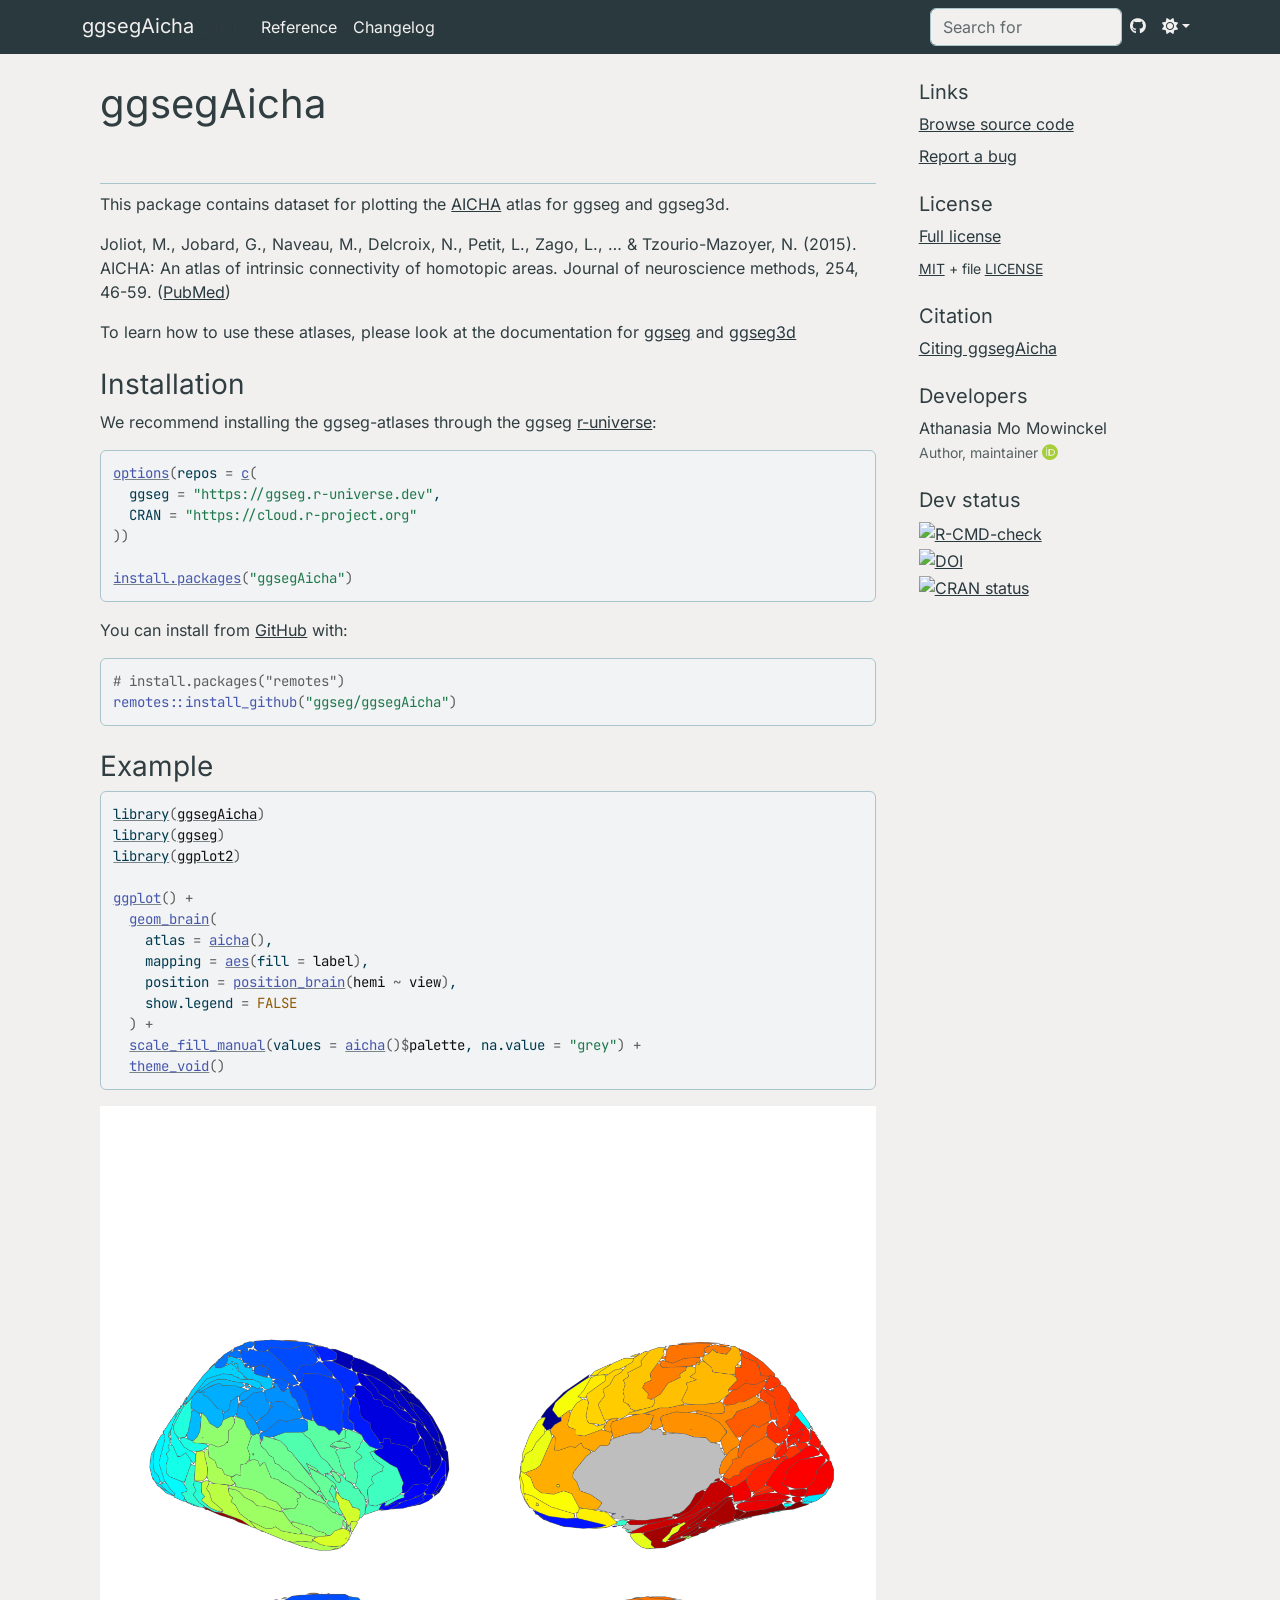
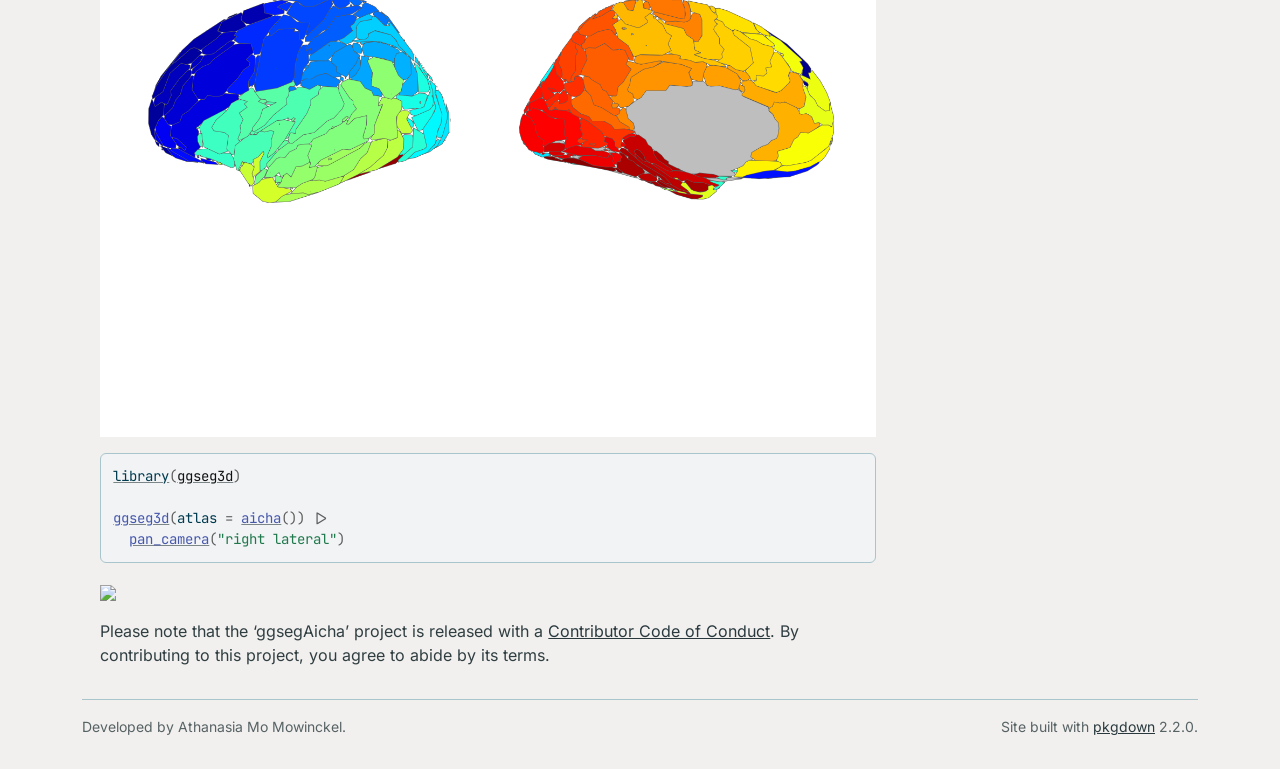
==== index.html @ 44d242ed "Deploying to gh-pages from @ ggsegverse/ggsegAicha@85f2862b0c09109162c7d022ce14ce70bb82748d 🚀" ====
<!DOCTYPE html>
<!-- Generated by pkgdown: do not edit by hand --><html lang="en">
<head>
<meta http-equiv="Content-Type" content="text/html; charset=UTF-8">
<meta charset="utf-8">
<meta http-equiv="X-UA-Compatible" content="IE=edge">
<meta name="viewport" content="width=device-width, initial-scale=1, shrink-to-fit=no">
<title>AICHA Atlas for the ggseg Ecosystem • ggsegAicha</title>
<!-- favicons --><link rel="icon" type="image/png" sizes="96x96" href="favicon-96x96.png">
<link rel="icon" type="”image/svg+xml”" href="favicon.svg">
<link rel="apple-touch-icon" sizes="180x180" href="apple-touch-icon.png">
<link rel="icon" sizes="any" href="favicon.ico">
<link rel="manifest" href="site.webmanifest">
<script src="lightswitch.js"></script><script src="deps/jquery-3.6.0/jquery-3.6.0.min.js"></script><meta name="viewport" content="width=device-width, initial-scale=1, shrink-to-fit=no">
<link href="deps/bootstrap-5.3.1/bootstrap.min.css" rel="stylesheet">
<script src="deps/bootstrap-5.3.1/bootstrap.bundle.min.js"></script><link href="deps/Inter-0.4.10/font.css" rel="stylesheet">
<link href="deps/JetBrains_Mono-0.4.10/font.css" rel="stylesheet">
<link href="deps/font-awesome-6.5.2/css/all.min.css" rel="stylesheet">
<link href="deps/font-awesome-6.5.2/css/v4-shims.min.css" rel="stylesheet">
<script src="deps/headroom-0.11.0/headroom.min.js"></script><script src="deps/headroom-0.11.0/jQuery.headroom.min.js"></script><script src="deps/bootstrap-toc-1.0.1/bootstrap-toc.min.js"></script><script src="deps/clipboard.js-2.0.11/clipboard.min.js"></script><script src="deps/search-1.0.0/autocomplete.jquery.min.js"></script><script src="deps/search-1.0.0/fuse.min.js"></script><script src="deps/search-1.0.0/mark.min.js"></script><!-- pkgdown --><script src="pkgdown.js"></script><meta property="og:title" content="AICHA Atlas for the ggseg Ecosystem">
<meta name="description" content="AICHA (Atlas of Intrinsic Connectivity of Homotopic Areas) atlas for the ggseg ecosystem. Provides a unified ggseg_atlas object with both 2D polygon geometry and 3D vertex indices, for use with ggseg and ggseg3d.">
<meta property="og:description" content="AICHA (Atlas of Intrinsic Connectivity of Homotopic Areas) atlas for the ggseg ecosystem. Provides a unified ggseg_atlas object with both 2D polygon geometry and 3D vertex indices, for use with ggseg and ggseg3d.">
<meta property="og:image" content="https://ggseg.github.io/ggsegAicha/logo.svg">
</head>
<body>
    <a href="#main" class="visually-hidden-focusable">Skip to contents</a>


    <nav class="navbar navbar-expand-lg fixed-top " aria-label="Site navigation"><div class="container">

    <a class="navbar-brand me-2" href="index.html">ggsegAicha</a>

    <small class="nav-text text-muted me-auto" data-bs-toggle="tooltip" data-bs-placement="bottom" title="">2.0.0</small>


    <button class="navbar-toggler" type="button" data-bs-toggle="collapse" data-bs-target="#navbar" aria-controls="navbar" aria-expanded="false" aria-label="Toggle navigation">
      <span class="navbar-toggler-icon"></span>
    </button>

    <div id="navbar" class="collapse navbar-collapse ms-3">
      <ul class="navbar-nav me-auto">
<li class="nav-item"><a class="nav-link" href="reference/index.html">Reference</a></li>
<li class="nav-item"><a class="nav-link" href="news/index.html">Changelog</a></li>
      </ul>
<ul class="navbar-nav">
<li class="nav-item"><form class="form-inline" role="search">
 <input class="form-control" type="search" name="search-input" id="search-input" autocomplete="off" aria-label="Search site" placeholder="Search for" data-search-index="search.json">
</form></li>
<li class="nav-item"><a class="external-link nav-link" href="https://github.com/ggseg/ggsegAicha" aria-label="GitHub"><span class="fa fa-github"></span></a></li>
<li class="nav-item dropdown">
  <button class="nav-link dropdown-toggle" type="button" id="dropdown-lightswitch" data-bs-toggle="dropdown" aria-expanded="false" aria-haspopup="true" aria-label="Light switch"><span class="fa fa-sun"></span></button>
  <ul class="dropdown-menu dropdown-menu-end" aria-labelledby="dropdown-lightswitch">
<li><button class="dropdown-item" data-bs-theme-value="light"><span class="fa fa-sun"></span> Light</button></li>
    <li><button class="dropdown-item" data-bs-theme-value="dark"><span class="fa fa-moon"></span> Dark</button></li>
    <li><button class="dropdown-item" data-bs-theme-value="auto"><span class="fa fa-adjust"></span> Auto</button></li>
  </ul>
</li>
      </ul>
</div>


  </div>
</nav><div class="container template-home">
<div class="row">
  <main id="main" class="col-md-9"><div class="section level1">
<div class="page-header">
<img src="logo.svg" class="logo" alt=""><h1 id="ggsegaicha-">ggsegAicha <a class="anchor" aria-label="anchor" href="#ggsegaicha-"></a>
</h1>
</div>
<!-- badges: start -->

<p>This package contains dataset for plotting the <a href="https://pubmed.ncbi.nlm.nih.gov/26213217/" class="external-link">AICHA</a> atlas for ggseg and ggseg3d.</p>
<p>Joliot, M., Jobard, G., Naveau, M., Delcroix, N., Petit, L., Zago, L., … &amp; Tzourio-Mazoyer, N. (2015). AICHA: An atlas of intrinsic connectivity of homotopic areas. Journal of neuroscience methods, 254, 46-59. (<a href="https://pubmed.ncbi.nlm.nih.gov/26213217/" class="external-link">PubMed</a>)</p>
<p>To learn how to use these atlases, please look at the documentation for <a href="https://ggseg.github.io/ggseg/" class="external-link">ggseg</a> and <a href="https://ggseg.github.io/ggseg3d" class="external-link">ggseg3d</a></p>
<div class="section level2">
<h2 id="installation">Installation<a class="anchor" aria-label="anchor" href="#installation"></a>
</h2>
<p>We recommend installing the ggseg-atlases through the ggseg <a href="https://ggseg.r-universe.dev/ui#builds" class="external-link">r-universe</a>:</p>
<div class="sourceCode" id="cb1"><pre class="downlit sourceCode r">
<code class="sourceCode R"><span><span class="fu"><a href="https://rdrr.io/r/base/options.html" class="external-link">options</a></span><span class="op">(</span>repos <span class="op">=</span> <span class="fu"><a href="https://rdrr.io/r/base/c.html" class="external-link">c</a></span><span class="op">(</span></span>
<span>  ggseg <span class="op">=</span> <span class="st">"https://ggseg.r-universe.dev"</span>,</span>
<span>  CRAN <span class="op">=</span> <span class="st">"https://cloud.r-project.org"</span></span>
<span><span class="op">)</span><span class="op">)</span></span>
<span></span>
<span><span class="fu"><a href="https://rdrr.io/r/utils/install.packages.html" class="external-link">install.packages</a></span><span class="op">(</span><span class="st">"ggsegAicha"</span><span class="op">)</span></span></code></pre></div>
<p>You can install from <a href="https://github.com/" class="external-link">GitHub</a> with:</p>
<div class="sourceCode" id="cb2"><pre class="downlit sourceCode r">
<code class="sourceCode R"><span><span class="co"># install.packages("remotes")</span></span>
<span><span class="fu">remotes</span><span class="fu">::</span><span class="fu">install_github</span><span class="op">(</span><span class="st">"ggseg/ggsegAicha"</span><span class="op">)</span></span></code></pre></div>
</div>
<div class="section level2">
<h2 id="example">Example<a class="anchor" aria-label="anchor" href="#example"></a>
</h2>
<div class="sourceCode" id="cb3"><pre class="downlit sourceCode r">
<code class="sourceCode R"><span><span class="kw"><a href="https://rdrr.io/r/base/library.html" class="external-link">library</a></span><span class="op">(</span><span class="va"><a href="https://github.com/ggsegverse/ggsegAicha" class="external-link">ggsegAicha</a></span><span class="op">)</span></span>
<span><span class="kw"><a href="https://rdrr.io/r/base/library.html" class="external-link">library</a></span><span class="op">(</span><span class="va"><a href="https://ggsegverse.github.io/ggseg/" class="external-link">ggseg</a></span><span class="op">)</span></span>
<span><span class="kw"><a href="https://rdrr.io/r/base/library.html" class="external-link">library</a></span><span class="op">(</span><span class="va"><a href="https://ggplot2.tidyverse.org" class="external-link">ggplot2</a></span><span class="op">)</span></span>
<span></span>
<span><span class="fu"><a href="https://ggplot2.tidyverse.org/reference/ggplot.html" class="external-link">ggplot</a></span><span class="op">(</span><span class="op">)</span> <span class="op">+</span></span>
<span>  <span class="fu"><a href="https://ggsegverse.github.io/ggseg/reference/ggbrain.html" class="external-link">geom_brain</a></span><span class="op">(</span></span>
<span>    atlas <span class="op">=</span> <span class="fu"><a href="reference/aicha.html">aicha</a></span><span class="op">(</span><span class="op">)</span>,</span>
<span>    mapping <span class="op">=</span> <span class="fu"><a href="https://ggplot2.tidyverse.org/reference/aes.html" class="external-link">aes</a></span><span class="op">(</span>fill <span class="op">=</span> <span class="va">label</span><span class="op">)</span>,</span>
<span>    position <span class="op">=</span> <span class="fu"><a href="https://ggsegverse.github.io/ggseg/reference/position_brain.html" class="external-link">position_brain</a></span><span class="op">(</span><span class="va">hemi</span> <span class="op">~</span> <span class="va">view</span><span class="op">)</span>,</span>
<span>    show.legend <span class="op">=</span> <span class="cn">FALSE</span></span>
<span>  <span class="op">)</span> <span class="op">+</span></span>
<span>  <span class="fu"><a href="https://ggplot2.tidyverse.org/reference/scale_manual.html" class="external-link">scale_fill_manual</a></span><span class="op">(</span>values <span class="op">=</span> <span class="fu"><a href="reference/aicha.html">aicha</a></span><span class="op">(</span><span class="op">)</span><span class="op">$</span><span class="va">palette</span>, na.value <span class="op">=</span> <span class="st">"grey"</span><span class="op">)</span> <span class="op">+</span></span>
<span>  <span class="fu"><a href="https://ggplot2.tidyverse.org/reference/ggtheme.html" class="external-link">theme_void</a></span><span class="op">(</span><span class="op">)</span></span></code></pre></div>
<p><img src="reference/figures/README-2d-plot-1.png" style="width:100.0%"></p>
<div class="sourceCode" id="cb4"><pre class="downlit sourceCode r">
<code class="sourceCode R"><span><span class="kw"><a href="https://rdrr.io/r/base/library.html" class="external-link">library</a></span><span class="op">(</span><span class="va"><a href="https://github.com/ggsegverse/ggseg3d" class="external-link">ggseg3d</a></span><span class="op">)</span></span>
<span></span>
<span><span class="fu"><a href="https://lcbc-uio.github.io/ggseg3d//reference/ggseg3d.html" class="external-link">ggseg3d</a></span><span class="op">(</span>atlas <span class="op">=</span> <span class="fu"><a href="reference/aicha.html">aicha</a></span><span class="op">(</span><span class="op">)</span><span class="op">)</span> <span class="op">|&gt;</span></span>
<span>  <span class="fu"><a href="https://lcbc-uio.github.io/ggseg3d//reference/pan_camera.html" class="external-link">pan_camera</a></span><span class="op">(</span><span class="st">"right lateral"</span><span class="op">)</span></span></code></pre></div>
<p><img src="reference/figures/README-3d-plot.png" style="width:100.0%"></p>
<p>Please note that the ‘ggsegAicha’ project is released with a <a href="CODE_OF_CONDUCT.html">Contributor Code of Conduct</a>. By contributing to this project, you agree to abide by its terms.</p>
</div>
</div>
  </main><aside class="col-md-3"><div class="links">
<h2 data-toc-skip>Links</h2>
<ul class="list-unstyled">
<li><a href="https://github.com/ggsegverse/ggsegAicha/" class="external-link">Browse source code</a></li>
<li><a href="https://github.com/ggsegverse/ggsegAicha/issues" class="external-link">Report a bug</a></li>
</ul>
</div>

<div class="license">
<h2 data-toc-skip>License</h2>
<ul class="list-unstyled">
<li><a href="LICENSE.html">Full license</a></li>
<li><small><a href="https://opensource.org/licenses/mit-license.php" class="external-link">MIT</a> + file <a href="LICENSE-text.html">LICENSE</a></small></li>
</ul>
</div>


<div class="citation">
<h2 data-toc-skip>Citation</h2>
<ul class="list-unstyled">
<li><a href="authors.html#citation">Citing ggsegAicha</a></li>
</ul>
</div>

<div class="developers">
<h2 data-toc-skip>Developers</h2>
<ul class="list-unstyled">
<li>Athanasia Mo Mowinckel <br><small class="roles"> Author, maintainer </small> <a href="https://orcid.org/0000-0002-5756-0223" target="orcid.widget" aria-label="ORCID" class="external-link"><span class="fab fa-orcid orcid" aria-hidden="true"></span></a>  </li>
</ul>
</div>

<div class="dev-status">
<h2 data-toc-skip>Dev status</h2>
<ul class="list-unstyled">
<li><a href="https://github.com/ggseg/ggsegAicha/actions" class="external-link"><img src="https://github.com/ggseg/ggsegAicha/workflows/R-CMD-check/badge.svg" alt="R-CMD-check"></a></li>
<li><a href="https://zenodo.org/badge/latestdoi/417476540" class="external-link"><img src="https://zenodo.org/badge/417476540.svg" alt="DOI"></a></li>
<li><a href="https://CRAN.R-project.org/package=ggsegAicha" class="external-link"><img src="https://www.r-pkg.org/badges/version/ggsegAicha.png" alt="CRAN status"></a></li>
</ul>
</div>

  </aside>
</div>


    <footer><div class="pkgdown-footer-left">
  <p>Developed by Athanasia Mo Mowinckel.</p>
</div>

<div class="pkgdown-footer-right">
  <p>Site built with <a href="https://pkgdown.r-lib.org/" class="external-link">pkgdown</a> 2.2.0.</p>
</div>

    </footer>
</div>





  </body>
</html>
---- deps/Inter-0.4.10/font.css ----
/* cyrillic-ext */
@font-face {
  font-family: 'Inter';
  font-style: normal;
  font-weight: 400;
  font-display: swap;
  src: url(UcCO3FwrK3iLTeHuS_nVMrMxCp50SjIw2boKoduKmMEVuLyfAZJhiI2B.woff2) format('woff2');
  unicode-range: U+0460-052F, U+1C80-1C8A, U+20B4, U+2DE0-2DFF, U+A640-A69F, U+FE2E-FE2F;
}
/* cyrillic */
@font-face {
  font-family: 'Inter';
  font-style: normal;
  font-weight: 400;
  font-display: swap;
  src: url(UcCO3FwrK3iLTeHuS_nVMrMxCp50SjIw2boKoduKmMEVuLyfAZthiI2B.woff2) format('woff2');
  unicode-range: U+0301, U+0400-045F, U+0490-0491, U+04B0-04B1, U+2116;
}
/* greek-ext */
@font-face {
  font-family: 'Inter';
  font-style: normal;
  font-weight: 400;
  font-display: swap;
  src: url(UcCO3FwrK3iLTeHuS_nVMrMxCp50SjIw2boKoduKmMEVuLyfAZNhiI2B.woff2) format('woff2');
  unicode-range: U+1F00-1FFF;
}
/* greek */
@font-face {
  font-family: 'Inter';
  font-style: normal;
  font-weight: 400;
  font-display: swap;
  src: url(UcCO3FwrK3iLTeHuS_nVMrMxCp50SjIw2boKoduKmMEVuLyfAZxhiI2B.woff2) format('woff2');
  unicode-range: U+0370-0377, U+037A-037F, U+0384-038A, U+038C, U+038E-03A1, U+03A3-03FF;
}
/* vietnamese */
@font-face {
  font-family: 'Inter';
  font-style: normal;
  font-weight: 400;
  font-display: swap;
  src: url(UcCO3FwrK3iLTeHuS_nVMrMxCp50SjIw2boKoduKmMEVuLyfAZBhiI2B.woff2) format('woff2');
  unicode-range: U+0102-0103, U+0110-0111, U+0128-0129, U+0168-0169, U+01A0-01A1, U+01AF-01B0, U+0300-0301, U+0303-0304, U+0308-0309, U+0323, U+0329, U+1EA0-1EF9, U+20AB;
}
/* latin-ext */
@font-face {
  font-family: 'Inter';
  font-style: normal;
  font-weight: 400;
  font-display: swap;
  src: url(UcCO3FwrK3iLTeHuS_nVMrMxCp50SjIw2boKoduKmMEVuLyfAZFhiI2B.woff2) format('woff2');
  unicode-range: U+0100-02BA, U+02BD-02C5, U+02C7-02CC, U+02CE-02D7, U+02DD-02FF, U+0304, U+0308, U+0329, U+1D00-1DBF, U+1E00-1E9F, U+1EF2-1EFF, U+2020, U+20A0-20AB, U+20AD-20C0, U+2113, U+2C60-2C7F, U+A720-A7FF;
}
/* latin */
@font-face {
  font-family: 'Inter';
  font-style: normal;
  font-weight: 400;
  font-display: swap;
  src: url(UcCO3FwrK3iLTeHuS_nVMrMxCp50SjIw2boKoduKmMEVuLyfAZ9hiA.woff2) format('woff2');
  unicode-range: U+0000-00FF, U+0131, U+0152-0153, U+02BB-02BC, U+02C6, U+02DA, U+02DC, U+0304, U+0308, U+0329, U+2000-206F, U+20AC, U+2122, U+2191, U+2193, U+2212, U+2215, U+FEFF, U+FFFD;
}
---- deps/JetBrains_Mono-0.4.10/font.css ----
/* cyrillic-ext */
@font-face {
  font-family: 'JetBrains Mono';
  font-style: normal;
  font-weight: 400;
  font-display: swap;
  src: url(tDbY2o-flEEny0FZhsfKu5WU4zr3E_BX0PnT8RD8yKxTN1OVgaY.woff2) format('woff2');
  unicode-range: U+0460-052F, U+1C80-1C8A, U+20B4, U+2DE0-2DFF, U+A640-A69F, U+FE2E-FE2F;
}
/* cyrillic */
@font-face {
  font-family: 'JetBrains Mono';
  font-style: normal;
  font-weight: 400;
  font-display: swap;
  src: url(tDbY2o-flEEny0FZhsfKu5WU4zr3E_BX0PnT8RD8yKxTPlOVgaY.woff2) format('woff2');
  unicode-range: U+0301, U+0400-045F, U+0490-0491, U+04B0-04B1, U+2116;
}
/* greek */
@font-face {
  font-family: 'JetBrains Mono';
  font-style: normal;
  font-weight: 400;
  font-display: swap;
  src: url(tDbY2o-flEEny0FZhsfKu5WU4zr3E_BX0PnT8RD8yKxTOVOVgaY.woff2) format('woff2');
  unicode-range: U+0370-0377, U+037A-037F, U+0384-038A, U+038C, U+038E-03A1, U+03A3-03FF;
}
/* vietnamese */
@font-face {
  font-family: 'JetBrains Mono';
  font-style: normal;
  font-weight: 400;
  font-display: swap;
  src: url(tDbY2o-flEEny0FZhsfKu5WU4zr3E_BX0PnT8RD8yKxTNVOVgaY.woff2) format('woff2');
  unicode-range: U+0102-0103, U+0110-0111, U+0128-0129, U+0168-0169, U+01A0-01A1, U+01AF-01B0, U+0300-0301, U+0303-0304, U+0308-0309, U+0323, U+0329, U+1EA0-1EF9, U+20AB;
}
/* latin-ext */
@font-face {
  font-family: 'JetBrains Mono';
  font-style: normal;
  font-weight: 400;
  font-display: swap;
  src: url(tDbY2o-flEEny0FZhsfKu5WU4zr3E_BX0PnT8RD8yKxTNFOVgaY.woff2) format('woff2');
  unicode-range: U+0100-02BA, U+02BD-02C5, U+02C7-02CC, U+02CE-02D7, U+02DD-02FF, U+0304, U+0308, U+0329, U+1D00-1DBF, U+1E00-1E9F, U+1EF2-1EFF, U+2020, U+20A0-20AB, U+20AD-20C0, U+2113, U+2C60-2C7F, U+A720-A7FF;
}
/* latin */
@font-face {
  font-family: 'JetBrains Mono';
  font-style: normal;
  font-weight: 400;
  font-display: swap;
  src: url(tDbY2o-flEEny0FZhsfKu5WU4zr3E_BX0PnT8RD8yKxTOlOV.woff2) format('woff2');
  unicode-range: U+0000-00FF, U+0131, U+0152-0153, U+02BB-02BC, U+02C6, U+02DA, U+02DC, U+0304, U+0308, U+0329, U+2000-206F, U+20AC, U+2122, U+2191, U+2193, U+2212, U+2215, U+FEFF, U+FFFD;
}
---- deps/font-awesome-6.5.2/css/v4-shims.min.css ----
/*!
 * Font Awesome Free 6.5.2 by @fontawesome - https://fontawesome.com
 * License - https://fontawesome.com/license/free (Icons: CC BY 4.0, Fonts: SIL OFL 1.1, Code: MIT License)
 * Copyright 2024 Fonticons, Inc.
 */
.fa.fa-glass:before{content:"\f000"}.fa.fa-envelope-o{font-family:"Font Awesome 6 Free";font-weight:400}.fa.fa-envelope-o:before{content:"\f0e0"}.fa.fa-star-o{font-family:"Font Awesome 6 Free";font-weight:400}.fa.fa-star-o:before{content:"\f005"}.fa.fa-close:before,.fa.fa-remove:before{content:"\f00d"}.fa.fa-gear:before{content:"\f013"}.fa.fa-trash-o{font-family:"Font Awesome 6 Free";font-weight:400}.fa.fa-trash-o:before{content:"\f2ed"}.fa.fa-home:before{content:"\f015"}.fa.fa-file-o{font-family:"Font Awesome 6 Free";font-weight:400}.fa.fa-file-o:before{content:"\f15b"}.fa.fa-clock-o{font-family:"Font Awesome 6 Free";font-weight:400}.fa.fa-clock-o:before{content:"\f017"}.fa.fa-arrow-circle-o-down{font-family:"Font Awesome 6 Free";font-weight:400}.fa.fa-arrow-circle-o-down:before{content:"\f358"}.fa.fa-arrow-circle-o-up{font-family:"Font Awesome 6 Free";font-weight:400}.fa.fa-arrow-circle-o-up:before{content:"\f35b"}.fa.fa-play-circle-o{font-family:"Font Awesome 6 Free";font-weight:400}.fa.fa-play-circle-o:before{content:"\f144"}.fa.fa-repeat:before,.fa.fa-rotate-right:before{content:"\f01e"}.fa.fa-refresh:before{content:"\f021"}.fa.fa-list-alt{font-family:"Font Awesome 6 Free";font-weight:400}.fa.fa-list-alt:before{content:"\f022"}.fa.fa-dedent:before{content:"\f03b"}.fa.fa-video-camera:before{content:"\f03d"}.fa.fa-picture-o{font-family:"Font Awesome 6 Free";font-weight:400}.fa.fa-picture-o:before{content:"\f03e"}.fa.fa-photo{font-family:"Font Awesome 6 Free";font-weight:400}.fa.fa-photo:before{content:"\f03e"}.fa.fa-image{font-family:"Font Awesome 6 Free";font-weight:400}.fa.fa-image:before{content:"\f03e"}.fa.fa-map-marker:before{content:"\f3c5"}.fa.fa-pencil-square-o{font-family:"Font Awesome 6 Free";font-weight:400}.fa.fa-pencil-square-o:before{content:"\f044"}.fa.fa-edit{font-family:"Font Awesome 6 Free";font-weight:400}.fa.fa-edit:before{content:"\f044"}.fa.fa-share-square-o:before{content:"\f14d"}.fa.fa-check-square-o{font-family:"Font Awesome 6 Free";font-weight:400}.fa.fa-check-square-o:before{content:"\f14a"}.fa.fa-arrows:before{content:"\f0b2"}.fa.fa-times-circle-o{font-family:"Font Awesome 6 Free";font-weight:400}.fa.fa-times-circle-o:before{content:"\f057"}.fa.fa-check-circle-o{font-family:"Font Awesome 6 Free";font-weight:400}.fa.fa-check-circle-o:before{content:"\f058"}.fa.fa-mail-forward:before{content:"\f064"}.fa.fa-expand:before{content:"\f424"}.fa.fa-compress:before{content:"\f422"}.fa.fa-eye,.fa.fa-eye-slash{font-family:"Font Awesome 6 Free";font-weight:400}.fa.fa-warning:before{content:"\f071"}.fa.fa-calendar:before{content:"\f073"}.fa.fa-arrows-v:before{content:"\f338"}.fa.fa-arrows-h:before{content:"\f337"}.fa.fa-bar-chart-o:before,.fa.fa-bar-chart:before{content:"\e0e3"}.fa.fa-twitter-square{font-family:"Font Awesome 6 Brands";font-weight:400}.fa.fa-twitter-square:before{content:"\f081"}.fa.fa-facebook-square{font-family:"Font Awesome 6 Brands";font-weight:400}.fa.fa-facebook-square:before{content:"\f082"}.fa.fa-gears:before{content:"\f085"}.fa.fa-thumbs-o-up{font-family:"Font Awesome 6 Free";font-weight:400}.fa.fa-thumbs-o-up:before{content:"\f164"}.fa.fa-thumbs-o-down{font-family:"Font Awesome 6 Free";font-weight:400}.fa.fa-thumbs-o-down:before{content:"\f165"}.fa.fa-heart-o{font-family:"Font Awesome 6 Free";font-weight:400}.fa.fa-heart-o:before{content:"\f004"}.fa.fa-sign-out:before{content:"\f2f5"}.fa.fa-linkedin-square{font-family:"Font Awesome 6 Brands";font-weight:400}.fa.fa-linkedin-square:before{content:"\f08c"}.fa.fa-thumb-tack:before{content:"\f08d"}.fa.fa-external-link:before{content:"\f35d"}.fa.fa-sign-in:before{content:"\f2f6"}.fa.fa-github-square{font-family:"Font Awesome 6 Brands";font-weight:400}.fa.fa-github-square:before{content:"\f092"}.fa.fa-lemon-o{font-family:"Font Awesome 6 Free";font-weight:400}.fa.fa-lemon-o:before{content:"\f094"}.fa.fa-square-o{font-family:"Font Awesome 6 Free";font-weight:400}.fa.fa-square-o:before{content:"\f0c8"}.fa.fa-bookmark-o{font-family:"Font Awesome 6 Free";font-weight:400}.fa.fa-bookmark-o:before{content:"\f02e"}.fa.fa-facebook,.fa.fa-twitter{font-family:"Font Awesome 6 Brands";font-weight:400}.fa.fa-facebook:before{content:"\f39e"}.fa.fa-facebook-f{font-family:"Font Awesome 6 Brands";font-weight:400}.fa.fa-facebook-f:before{content:"\f39e"}.fa.fa-github{font-family:"Font Awesome 6 Brands";font-weight:400}.fa.fa-credit-card{font-family:"Font Awesome 6 Free";font-weight:400}.fa.fa-feed:before{content:"\f09e"}.fa.fa-hdd-o{font-family:"Font Awesome 6 Free";font-weight:400}.fa.fa-hdd-o:before{content:"\f0a0"}.fa.fa-hand-o-right{font-family:"Font Awesome 6 Free";font-weight:400}.fa.fa-hand-o-right:before{content:"\f0a4"}.fa.fa-hand-o-left{font-family:"Font Awesome 6 Free";font-weight:400}.fa.fa-hand-o-left:before{content:"\f0a5"}.fa.fa-hand-o-up{font-family:"Font Awesome 6 Free";font-weight:400}.fa.fa-hand-o-up:before{content:"\f0a6"}.fa.fa-hand-o-down{font-family:"Font Awesome 6 Free";font-weight:400}.fa.fa-hand-o-down:before{content:"\f0a7"}.fa.fa-globe:before{content:"\f57d"}.fa.fa-tasks:before{content:"\f828"}.fa.fa-arrows-alt:before{content:"\f31e"}.fa.fa-group:before{content:"\f0c0"}.fa.fa-chain:before{content:"\f0c1"}.fa.fa-cut:before{content:"\f0c4"}.fa.fa-files-o{font-family:"Font Awesome 6 Free";font-weight:400}.fa.fa-files-o:before{content:"\f0c5"}.fa.fa-floppy-o{font-family:"Font Awesome 6 Free";font-weight:400}.fa.fa-floppy-o:before{content:"\f0c7"}.fa.fa-save{font-family:"Font Awesome 6 Free";font-weight:400}.fa.fa-save:before{content:"\f0c7"}.fa.fa-navicon:before,.fa.fa-reorder:before{content:"\f0c9"}.fa.fa-magic:before{content:"\e2ca"}.fa.fa-pinterest,.fa.fa-pinterest-square{font-family:"Font Awesome 6 Brands";font-weight:400}.fa.fa-pinterest-square:before{content:"\f0d3"}.fa.fa-google-plus-square{font-family:"Font Awesome 6 Brands";font-weight:400}.fa.fa-google-plus-square:before{content:"\f0d4"}.fa.fa-google-plus{font-family:"Font Awesome 6 Brands";font-weight:400}.fa.fa-google-plus:before{content:"\f0d5"}.fa.fa-money:before{content:"\f3d1"}.fa.fa-unsorted:before{content:"\f0dc"}.fa.fa-sort-desc:before{content:"\f0dd"}.fa.fa-sort-asc:before{content:"\f0de"}.fa.fa-linkedin{font-family:"Font Awesome 6 Brands";font-weight:400}.fa.fa-linkedin:before{content:"\f0e1"}.fa.fa-rotate-left:before{content:"\f0e2"}.fa.fa-legal:before{content:"\f0e3"}.fa.fa-dashboard:before,.fa.fa-tachometer:before{content:"\f625"}.fa.fa-comment-o{font-family:"Font Awesome 6 Free";font-weight:400}.fa.fa-comment-o:before{content:"\f075"}.fa.fa-comments-o{font-family:"Font Awesome 6 Free";font-weight:400}.fa.fa-comments-o:before{content:"\f086"}.fa.fa-flash:before{content:"\f0e7"}.fa.fa-clipboard:before{content:"\f0ea"}.fa.fa-lightbulb-o{font-family:"Font Awesome 6 Free";font-weight:400}.fa.fa-lightbulb-o:before{content:"\f0eb"}.fa.fa-exchange:before{content:"\f362"}.fa.fa-cloud-download:before{content:"\f0ed"}.fa.fa-cloud-upload:before{content:"\f0ee"}.fa.fa-bell-o{font-family:"Font Awesome 6 Free";font-weight:400}.fa.fa-bell-o:before{content:"\f0f3"}.fa.fa-cutlery:before{content:"\f2e7"}.fa.fa-file-text-o{font-family:"Font Awesome 6 Free";font-weight:400}.fa.fa-file-text-o:before{content:"\f15c"}.fa.fa-building-o{font-family:"Font Awesome 6 Free";font-weight:400}.fa.fa-building-o:before{content:"\f1ad"}.fa.fa-hospital-o{font-family:"Font Awesome 6 Free";font-weight:400}.fa.fa-hospital-o:before{content:"\f0f8"}.fa.fa-tablet:before{content:"\f3fa"}.fa.fa-mobile-phone:before,.fa.fa-mobile:before{content:"\f3cd"}.fa.fa-circle-o{font-family:"Font Awesome 6 Free";font-weight:400}.fa.fa-circle-o:before{content:"\f111"}.fa.fa-mail-reply:before{content:"\f3e5"}.fa.fa-github-alt{font-family:"Font Awesome 6 Brands";font-weight:400}.fa.fa-folder-o{font-family:"Font Awesome 6 Free";font-weight:400}.fa.fa-folder-o:before{content:"\f07b"}.fa.fa-folder-open-o{font-family:"Font Awesome 6 Free";font-weight:400}.fa.fa-folder-open-o:before{content:"\f07c"}.fa.fa-smile-o{font-family:"Font Awesome 6 Free";font-weight:400}.fa.fa-smile-o:before{content:"\f118"}.fa.fa-frown-o{font-family:"Font Awesome 6 Free";font-weight:400}.fa.fa-frown-o:before{content:"\f119"}.fa.fa-meh-o{font-family:"Font Awesome 6 Free";font-weight:400}.fa.fa-meh-o:before{content:"\f11a"}.fa.fa-keyboard-o{font-family:"Font Awesome 6 Free";font-weight:400}.fa.fa-keyboard-o:before{content:"\f11c"}.fa.fa-flag-o{font-family:"Font Awesome 6 Free";font-weight:400}.fa.fa-flag-o:before{content:"\f024"}.fa.fa-mail-reply-all:before{content:"\f122"}.fa.fa-star-half-o{font-family:"Font Awesome 6 Free";font-weight:400}.fa.fa-star-half-o:before{content:"\f5c0"}.fa.fa-star-half-empty{font-family:"Font Awesome 6 Free";font-weight:400}.fa.fa-star-half-empty:before{content:"\f5c0"}.fa.fa-star-half-full{font-family:"Font Awesome 6 Free";font-weight:400}.fa.fa-star-half-full:before{content:"\f5c0"}.fa.fa-code-fork:before{content:"\f126"}.fa.fa-chain-broken:before,.fa.fa-unlink:before{content:"\f127"}.fa.fa-calendar-o{font-family:"Font Awesome 6 Free";font-weight:400}.fa.fa-calendar-o:before{content:"\f133"}.fa.fa-css3,.fa.fa-html5,.fa.fa-maxcdn{font-family:"Font Awesome 6 Brands";font-weight:400}.fa.fa-unlock-alt:before{content:"\f09c"}.fa.fa-minus-square-o{font-family:"Font Awesome 6 Free";font-weight:400}.fa.fa-minus-square-o:before{content:"\f146"}.fa.fa-level-up:before{content:"\f3bf"}.fa.fa-level-down:before{content:"\f3be"}.fa.fa-pencil-square:before{content:"\f14b"}.fa.fa-external-link-square:before{content:"\f360"}.fa.fa-compass{font-family:"Font Awesome 6 Free";font-weight:400}.fa.fa-caret-square-o-down{font-family:"Font Awesome 6 Free";font-weight:400}.fa.fa-caret-square-o-down:before{content:"\f150"}.fa.fa-toggle-down{font-family:"Font Awesome 6 Free";font-weight:400}.fa.fa-toggle-down:before{content:"\f150"}.fa.fa-caret-square-o-up{font-family:"Font Awesome 6 Free";font-weight:400}.fa.fa-caret-square-o-up:before{content:"\f151"}.fa.fa-toggle-up{font-family:"Font Awesome 6 Free";font-weight:400}.fa.fa-toggle-up:before{content:"\f151"}.fa.fa-caret-square-o-right{font-family:"Font Awesome 6 Free";font-weight:400}.fa.fa-caret-square-o-right:before{content:"\f152"}.fa.fa-toggle-right{font-family:"Font Awesome 6 Free";font-weight:400}.fa.fa-toggle-right:before{content:"\f152"}.fa.fa-eur:before,.fa.fa-euro:before{content:"\f153"}.fa.fa-gbp:before{content:"\f154"}.fa.fa-dollar:before,.fa.fa-usd:before{content:"\24"}.fa.fa-inr:before,.fa.fa-rupee:before{content:"\e1bc"}.fa.fa-cny:before,.fa.fa-jpy:before,.fa.fa-rmb:before,.fa.fa-yen:before{content:"\f157"}.fa.fa-rouble:before,.fa.fa-rub:before,.fa.fa-ruble:before{content:"\f158"}.fa.fa-krw:before,.fa.fa-won:before{content:"\f159"}.fa.fa-bitcoin,.fa.fa-btc{font-family:"Font Awesome 6 Brands";font-weight:400}.fa.fa-bitcoin:before{content:"\f15a"}.fa.fa-file-text:before{content:"\f15c"}.fa.fa-sort-alpha-asc:before{content:"\f15d"}.fa.fa-sort-alpha-desc:before{content:"\f881"}.fa.fa-sort-amount-asc:before{content:"\f884"}.fa.fa-sort-amount-desc:before{content:"\f160"}.fa.fa-sort-numeric-asc:before{content:"\f162"}.fa.fa-sort-numeric-desc:before{content:"\f886"}.fa.fa-youtube-square{font-family:"Font Awesome 6 Brands";font-weight:400}.fa.fa-youtube-square:before{content:"\f431"}.fa.fa-xing,.fa.fa-xing-square,.fa.fa-youtube{font-family:"Font Awesome 6 Brands";font-weight:400}.fa.fa-xing-square:before{content:"\f169"}.fa.fa-youtube-play{font-family:"Font Awesome 6 Brands";font-weight:400}.fa.fa-youtube-play:before{content:"\f167"}.fa.fa-adn,.fa.fa-bitbucket,.fa.fa-bitbucket-square,.fa.fa-dropbox,.fa.fa-flickr,.fa.fa-instagram,.fa.fa-stack-overflow{font-family:"Font Awesome 6 Brands";font-weight:400}.fa.fa-bitbucket-square:before{content:"\f171"}.fa.fa-tumblr,.fa.fa-tumblr-square{font-family:"Font Awesome 6 Brands";font-weight:400}.fa.fa-tumblr-square:before{content:"\f174"}.fa.fa-long-arrow-down:before{content:"\f309"}.fa.fa-long-arrow-up:before{content:"\f30c"}.fa.fa-long-arrow-left:before{content:"\f30a"}.fa.fa-long-arrow-right:before{content:"\f30b"}.fa.fa-android,.fa.fa-apple,.fa.fa-dribbble,.fa.fa-foursquare,.fa.fa-gittip,.fa.fa-gratipay,.fa.fa-linux,.fa.fa-skype,.fa.fa-trello,.fa.fa-windows{font-family:"Font Awesome 6 Brands";font-weight:400}.fa.fa-gittip:before{content:"\f184"}.fa.fa-sun-o{font-family:"Font Awesome 6 Free";font-weight:400}.fa.fa-sun-o:before{content:"\f185"}.fa.fa-moon-o{font-family:"Font Awesome 6 Free";font-weight:400}.fa.fa-moon-o:before{content:"\f186"}.fa.fa-pagelines,.fa.fa-renren,.fa.fa-stack-exchange,.fa.fa-vk,.fa.fa-weibo{font-family:"Font Awesome 6 Brands";font-weight:400}.fa.fa-arrow-circle-o-right{font-family:"Font Awesome 6 Free";font-weight:400}.fa.fa-arrow-circle-o-right:before{content:"\f35a"}.fa.fa-arrow-circle-o-left{font-family:"Font Awesome 6 Free";font-weight:400}.fa.fa-arrow-circle-o-left:before{content:"\f359"}.fa.fa-caret-square-o-left{font-family:"Font Awesome 6 Free";font-weight:400}.fa.fa-caret-square-o-left:before{content:"\f191"}.fa.fa-toggle-left{font-family:"Font Awesome 6 Free";font-weight:400}.fa.fa-toggle-left:before{content:"\f191"}.fa.fa-dot-circle-o{font-family:"Font Awesome 6 Free";font-weight:400}.fa.fa-dot-circle-o:before{content:"\f192"}.fa.fa-vimeo-square{font-family:"Font Awesome 6 Brands";font-weight:400}.fa.fa-vimeo-square:before{content:"\f194"}.fa.fa-try:before,.fa.fa-turkish-lira:before{content:"\e2bb"}.fa.fa-plus-square-o{font-family:"Font Awesome 6 Free";font-weight:400}.fa.fa-plus-square-o:before{content:"\f0fe"}.fa.fa-openid,.fa.fa-slack,.fa.fa-wordpress{font-family:"Font Awesome 6 Brands";font-weight:400}.fa.fa-bank:before,.fa.fa-institution:before{content:"\f19c"}.fa.fa-mortar-board:before{content:"\f19d"}.fa.fa-google,.fa.fa-reddit,.fa.fa-reddit-square,.fa.fa-yahoo{font-family:"Font Awesome 6 Brands";font-weight:400}.fa.fa-reddit-square:before{content:"\f1a2"}.fa.fa-behance,.fa.fa-behance-square,.fa.fa-delicious,.fa.fa-digg,.fa.fa-drupal,.fa.fa-joomla,.fa.fa-pied-piper-alt,.fa.fa-pied-piper-pp,.fa.fa-stumbleupon,.fa.fa-stumbleupon-circle{font-family:"Font Awesome 6 Brands";font-weight:400}.fa.fa-behance-square:before{content:"\f1b5"}.fa.fa-steam,.fa.fa-steam-square{font-family:"Font Awesome 6 Brands";font-weight:400}.fa.fa-steam-square:before{content:"\f1b7"}.fa.fa-automobile:before{content:"\f1b9"}.fa.fa-cab:before{content:"\f1ba"}.fa.fa-deviantart,.fa.fa-soundcloud,.fa.fa-spotify{font-family:"Font Awesome 6 Brands";font-weight:400}.fa.fa-file-pdf-o{font-family:"Font Awesome 6 Free";font-weight:400}.fa.fa-file-pdf-o:before{content:"\f1c1"}.fa.fa-file-word-o{font-family:"Font Awesome 6 Free";font-weight:400}.fa.fa-file-word-o:before{content:"\f1c2"}.fa.fa-file-excel-o{font-family:"Font Awesome 6 Free";font-weight:400}.fa.fa-file-excel-o:before{content:"\f1c3"}.fa.fa-file-powerpoint-o{font-family:"Font Awesome 6 Free";font-weight:400}.fa.fa-file-powerpoint-o:before{content:"\f1c4"}.fa.fa-file-image-o{font-family:"Font Awesome 6 Free";font-weight:400}.fa.fa-file-image-o:before{content:"\f1c5"}.fa.fa-file-photo-o{font-family:"Font Awesome 6 Free";font-weight:400}.fa.fa-file-photo-o:before{content:"\f1c5"}.fa.fa-file-picture-o{font-family:"Font Awesome 6 Free";font-weight:400}.fa.fa-file-picture-o:before{content:"\f1c5"}.fa.fa-file-archive-o{font-family:"Font Awesome 6 Free";font-weight:400}.fa.fa-file-archive-o:before{content:"\f1c6"}.fa.fa-file-zip-o{font-family:"Font Awesome 6 Free";font-weight:400}.fa.fa-file-zip-o:before{content:"\f1c6"}.fa.fa-file-audio-o{font-family:"Font Awesome 6 Free";font-weight:400}.fa.fa-file-audio-o:before{content:"\f1c7"}.fa.fa-file-sound-o{font-family:"Font Awesome 6 Free";font-weight:400}.fa.fa-file-sound-o:before{content:"\f1c7"}.fa.fa-file-video-o{font-family:"Font Awesome 6 Free";font-weight:400}.fa.fa-file-video-o:before{content:"\f1c8"}.fa.fa-file-movie-o{font-family:"Font Awesome 6 Free";font-weight:400}.fa.fa-file-movie-o:before{content:"\f1c8"}.fa.fa-file-code-o{font-family:"Font Awesome 6 Free";font-weight:400}.fa.fa-file-code-o:before{content:"\f1c9"}.fa.fa-codepen,.fa.fa-jsfiddle,.fa.fa-vine{font-family:"Font Awesome 6 Brands";font-weight:400}.fa.fa-life-bouy:before,.fa.fa-life-buoy:before,.fa.fa-life-saver:before,.fa.fa-support:before{content:"\f1cd"}.fa.fa-circle-o-notch:before{content:"\f1ce"}.fa.fa-ra,.fa.fa-rebel{font-family:"Font Awesome 6 Brands";font-weight:400}.fa.fa-ra:before{content:"\f1d0"}.fa.fa-resistance{font-family:"Font Awesome 6 Brands";font-weight:400}.fa.fa-resistance:before{content:"\f1d0"}.fa.fa-empire,.fa.fa-ge{font-family:"Font Awesome 6 Brands";font-weight:400}.fa.fa-ge:before{content:"\f1d1"}.fa.fa-git-square{font-family:"Font Awesome 6 Brands";font-weight:400}.fa.fa-git-square:before{content:"\f1d2"}.fa.fa-git,.fa.fa-hacker-news,.fa.fa-y-combinator-square{font-family:"Font Awesome 6 Brands";font-weight:400}.fa.fa-y-combinator-square:before{content:"\f1d4"}.fa.fa-yc-square{font-family:"Font Awesome 6 Brands";font-weight:400}.fa.fa-yc-square:before{content:"\f1d4"}.fa.fa-qq,.fa.fa-tencent-weibo,.fa.fa-wechat,.fa.fa-weixin{font-family:"Font Awesome 6 Brands";font-weight:400}.fa.fa-wechat:before{content:"\f1d7"}.fa.fa-send:before{content:"\f1d8"}.fa.fa-paper-plane-o{font-family:"Font Awesome 6 Free";font-weight:400}.fa.fa-paper-plane-o:before{content:"\f1d8"}.fa.fa-send-o{font-family:"Font Awesome 6 Free";font-weight:400}.fa.fa-send-o:before{content:"\f1d8"}.fa.fa-circle-thin{font-family:"Font Awesome 6 Free";font-weight:400}.fa.fa-circle-thin:before{content:"\f111"}.fa.fa-header:before{content:"\f1dc"}.fa.fa-futbol-o{font-family:"Font Awesome 6 Free";font-weight:400}.fa.fa-futbol-o:before{content:"\f1e3"}.fa.fa-soccer-ball-o{font-family:"Font Awesome 6 Free";font-weight:400}.fa.fa-soccer-ball-o:before{content:"\f1e3"}.fa.fa-slideshare,.fa.fa-twitch,.fa.fa-yelp{font-family:"Font Awesome 6 Brands";font-weight:400}.fa.fa-newspaper-o{font-family:"Font Awesome 6 Free";font-weight:400}.fa.fa-newspaper-o:before{content:"\f1ea"}.fa.fa-cc-amex,.fa.fa-cc-discover,.fa.fa-cc-mastercard,.fa.fa-cc-paypal,.fa.fa-cc-stripe,.fa.fa-cc-visa,.fa.fa-google-wallet,.fa.fa-paypal{font-family:"Font Awesome 6 Brands";font-weight:400}.fa.fa-bell-slash-o{font-family:"Font Awesome 6 Free";font-weight:400}.fa.fa-bell-slash-o:before{content:"\f1f6"}.fa.fa-trash:before{content:"\f2ed"}.fa.fa-copyright{font-family:"Font Awesome 6 Free";font-weight:400}.fa.fa-eyedropper:before{content:"\f1fb"}.fa.fa-area-chart:before{content:"\f1fe"}.fa.fa-pie-chart:before{content:"\f200"}.fa.fa-line-chart:before{content:"\f201"}.fa.fa-lastfm,.fa.fa-lastfm-square{font-family:"Font Awesome 6 Brands";font-weight:400}.fa.fa-lastfm-square:before{content:"\f203"}.fa.fa-angellist,.fa.fa-ioxhost{font-family:"Font Awesome 6 Brands";font-weight:400}.fa.fa-cc{font-family:"Font Awesome 6 Free";font-weight:400}.fa.fa-cc:before{content:"\f20a"}.fa.fa-ils:before,.fa.fa-shekel:before,.fa.fa-sheqel:before{content:"\f20b"}.fa.fa-buysellads,.fa.fa-connectdevelop,.fa.fa-dashcube,.fa.fa-forumbee,.fa.fa-leanpub,.fa.fa-sellsy,.fa.fa-shirtsinbulk,.fa.fa-simplybuilt,.fa.fa-skyatlas{font-family:"Font Awesome 6 Brands";font-weight:400}.fa.fa-diamond{font-family:"Font Awesome 6 Free";font-weight:400}.fa.fa-diamond:before{content:"\f3a5"}.fa.fa-intersex:before,.fa.fa-transgender:before{content:"\f224"}.fa.fa-transgender-alt:before{content:"\f225"}.fa.fa-facebook-official{font-family:"Font Awesome 6 Brands";font-weight:400}.fa.fa-facebook-official:before{content:"\f09a"}.fa.fa-pinterest-p,.fa.fa-whatsapp{font-family:"Font Awesome 6 Brands";font-weight:400}.fa.fa-hotel:before{content:"\f236"}.fa.fa-medium,.fa.fa-viacoin,.fa.fa-y-combinator,.fa.fa-yc{font-family:"Font Awesome 6 Brands";font-weight:400}.fa.fa-yc:before{content:"\f23b"}.fa.fa-expeditedssl,.fa.fa-opencart,.fa.fa-optin-monster{font-family:"Font Awesome 6 Brands";font-weight:400}.fa.fa-battery-4:before,.fa.fa-battery:before{content:"\f240"}.fa.fa-battery-3:before{content:"\f241"}.fa.fa-battery-2:before{content:"\f242"}.fa.fa-battery-1:before{content:"\f243"}.fa.fa-battery-0:before{content:"\f244"}.fa.fa-object-group,.fa.fa-object-ungroup,.fa.fa-sticky-note-o{font-family:"Font Awesome 6 Free";font-weight:400}.fa.fa-sticky-note-o:before{content:"\f249"}.fa.fa-cc-diners-club,.fa.fa-cc-jcb{font-family:"Font Awesome 6 Brands";font-weight:400}.fa.fa-clone{font-family:"Font Awesome 6 Free";font-weight:400}.fa.fa-hourglass-o:before{content:"\f254"}.fa.fa-hourglass-1:before{content:"\f251"}.fa.fa-hourglass-2:before{content:"\f252"}.fa.fa-hourglass-3:before{content:"\f253"}.fa.fa-hand-rock-o{font-family:"Font Awesome 6 Free";font-weight:400}.fa.fa-hand-rock-o:before{content:"\f255"}.fa.fa-hand-grab-o{font-family:"Font Awesome 6 Free";font-weight:400}.fa.fa-hand-grab-o:before{content:"\f255"}.fa.fa-hand-paper-o{font-family:"Font Awesome 6 Free";font-weight:400}.fa.fa-hand-paper-o:before{content:"\f256"}.fa.fa-hand-stop-o{font-family:"Font Awesome 6 Free";font-weight:400}.fa.fa-hand-stop-o:before{content:"\f256"}.fa.fa-hand-scissors-o{font-family:"Font Awesome 6 Free";font-weight:400}.fa.fa-hand-scissors-o:before{content:"\f257"}.fa.fa-hand-lizard-o{font-family:"Font Awesome 6 Free";font-weight:400}.fa.fa-hand-lizard-o:before{content:"\f258"}.fa.fa-hand-spock-o{font-family:"Font Awesome 6 Free";font-weight:400}.fa.fa-hand-spock-o:before{content:"\f259"}.fa.fa-hand-pointer-o{font-family:"Font Awesome 6 Free";font-weight:400}.fa.fa-hand-pointer-o:before{content:"\f25a"}.fa.fa-hand-peace-o{font-family:"Font Awesome 6 Free";font-weight:400}.fa.fa-hand-peace-o:before{content:"\f25b"}.fa.fa-registered{font-family:"Font Awesome 6 Free";font-weight:400}.fa.fa-creative-commons,.fa.fa-gg,.fa.fa-gg-circle,.fa.fa-odnoklassniki,.fa.fa-odnoklassniki-square{font-family:"Font Awesome 6 Brands";font-weight:400}.fa.fa-odnoklassniki-square:before{content:"\f264"}.fa.fa-chrome,.fa.fa-firefox,.fa.fa-get-pocket,.fa.fa-internet-explorer,.fa.fa-opera,.fa.fa-safari,.fa.fa-wikipedia-w{font-family:"Font Awesome 6 Brands";font-weight:400}.fa.fa-television:before{content:"\f26c"}.fa.fa-500px,.fa.fa-amazon,.fa.fa-contao{font-family:"Font Awesome 6 Brands";font-weight:400}.fa.fa-calendar-plus-o{font-family:"Font Awesome 6 Free";font-weight:400}.fa.fa-calendar-plus-o:before{content:"\f271"}.fa.fa-calendar-minus-o{font-family:"Font Awesome 6 Free";font-weight:400}.fa.fa-calendar-minus-o:before{content:"\f272"}.fa.fa-calendar-times-o{font-family:"Font Awesome 6 Free";font-weight:400}.fa.fa-calendar-times-o:before{content:"\f273"}.fa.fa-calendar-check-o{font-family:"Font Awesome 6 Free";font-weight:400}.fa.fa-calendar-check-o:before{content:"\f274"}.fa.fa-map-o{font-family:"Font Awesome 6 Free";font-weight:400}.fa.fa-map-o:before{content:"\f279"}.fa.fa-commenting:before{content:"\f4ad"}.fa.fa-commenting-o{font-family:"Font Awesome 6 Free";font-weight:400}.fa.fa-commenting-o:before{content:"\f4ad"}.fa.fa-houzz,.fa.fa-vimeo{font-family:"Font Awesome 6 Brands";font-weight:400}.fa.fa-vimeo:before{content:"\f27d"}.fa.fa-black-tie,.fa.fa-edge,.fa.fa-fonticons,.fa.fa-reddit-alien{font-family:"Font Awesome 6 Brands";font-weight:400}.fa.fa-credit-card-alt:before{content:"\f09d"}.fa.fa-codiepie,.fa.fa-fort-awesome,.fa.fa-mixcloud,.fa.fa-modx,.fa.fa-product-hunt,.fa.fa-scribd,.fa.fa-usb{font-family:"Font Awesome 6 Brands";font-weight:400}.fa.fa-pause-circle-o{font-family:"Font Awesome 6 Free";font-weight:400}.fa.fa-pause-circle-o:before{content:"\f28b"}.fa.fa-stop-circle-o{font-family:"Font Awesome 6 Free";font-weight:400}.fa.fa-stop-circle-o:before{content:"\f28d"}.fa.fa-bluetooth,.fa.fa-bluetooth-b,.fa.fa-envira,.fa.fa-gitlab,.fa.fa-wheelchair-alt,.fa.fa-wpbeginner,.fa.fa-wpforms{font-family:"Font Awesome 6 Brands";font-weight:400}.fa.fa-wheelchair-alt:before{content:"\f368"}.fa.fa-question-circle-o{font-family:"Font Awesome 6 Free";font-weight:400}.fa.fa-question-circle-o:before{content:"\f059"}.fa.fa-volume-control-phone:before{content:"\f2a0"}.fa.fa-asl-interpreting:before{content:"\f2a3"}.fa.fa-deafness:before,.fa.fa-hard-of-hearing:before{content:"\f2a4"}.fa.fa-glide,.fa.fa-glide-g{font-family:"Font Awesome 6 Brands";font-weight:400}.fa.fa-signing:before{content:"\f2a7"}.fa.fa-viadeo,.fa.fa-viadeo-square{font-family:"Font Awesome 6 Brands";font-weight:400}.fa.fa-viadeo-square:before{content:"\f2aa"}.fa.fa-snapchat,.fa.fa-snapchat-ghost{font-family:"Font Awesome 6 Brands";font-weight:400}.fa.fa-snapchat-ghost:before{content:"\f2ab"}.fa.fa-snapchat-square{font-family:"Font Awesome 6 Brands";font-weight:400}.fa.fa-snapchat-square:before{content:"\f2ad"}.fa.fa-first-order,.fa.fa-google-plus-official,.fa.fa-pied-piper,.fa.fa-themeisle,.fa.fa-yoast{font-family:"Font Awesome 6 Brands";font-weight:400}.fa.fa-google-plus-official:before{content:"\f2b3"}.fa.fa-google-plus-circle{font-family:"Font Awesome 6 Brands";font-weight:400}.fa.fa-google-plus-circle:before{content:"\f2b3"}.fa.fa-fa,.fa.fa-font-awesome{font-family:"Font Awesome 6 Brands";font-weight:400}.fa.fa-fa:before{content:"\f2b4"}.fa.fa-handshake-o{font-family:"Font Awesome 6 Free";font-weight:400}.fa.fa-handshake-o:before{content:"\f2b5"}.fa.fa-envelope-open-o{font-family:"Font Awesome 6 Free";font-weight:400}.fa.fa-envelope-open-o:before{content:"\f2b6"}.fa.fa-linode{font-family:"Font Awesome 6 Brands";font-weight:400}.fa.fa-address-book-o{font-family:"Font Awesome 6 Free";font-weight:400}.fa.fa-address-book-o:before{content:"\f2b9"}.fa.fa-vcard:before{content:"\f2bb"}.fa.fa-address-card-o{font-family:"Font Awesome 6 Free";font-weight:400}.fa.fa-address-card-o:before{content:"\f2bb"}.fa.fa-vcard-o{font-family:"Font Awesome 6 Free";font-weight:400}.fa.fa-vcard-o:before{content:"\f2bb"}.fa.fa-user-circle-o{font-family:"Font Awesome 6 Free";font-weight:400}.fa.fa-user-circle-o:before{content:"\f2bd"}.fa.fa-user-o{font-family:"Font Awesome 6 Free";font-weight:400}.fa.fa-user-o:before{content:"\f007"}.fa.fa-id-badge{font-family:"Font Awesome 6 Free";font-weight:400}.fa.fa-drivers-license:before{content:"\f2c2"}.fa.fa-id-card-o{font-family:"Font Awesome 6 Free";font-weight:400}.fa.fa-id-card-o:before{content:"\f2c2"}.fa.fa-drivers-license-o{font-family:"Font Awesome 6 Free";font-weight:400}.fa.fa-drivers-license-o:before{content:"\f2c2"}.fa.fa-free-code-camp,.fa.fa-quora,.fa.fa-telegram{font-family:"Font Awesome 6 Brands";font-weight:400}.fa.fa-thermometer-4:before,.fa.fa-thermometer:before{content:"\f2c7"}.fa.fa-thermometer-3:before{content:"\f2c8"}.fa.fa-thermometer-2:before{content:"\f2c9"}.fa.fa-thermometer-1:before{content:"\f2ca"}.fa.fa-thermometer-0:before{content:"\f2cb"}.fa.fa-bathtub:before,.fa.fa-s15:before{content:"\f2cd"}.fa.fa-window-maximize,.fa.fa-window-restore{font-family:"Font Awesome 6 Free";font-weight:400}.fa.fa-times-rectangle:before{content:"\f410"}.fa.fa-window-close-o{font-family:"Font Awesome 6 Free";font-weight:400}.fa.fa-window-close-o:before{content:"\f410"}.fa.fa-times-rectangle-o{font-family:"Font Awesome 6 Free";font-weight:400}.fa.fa-times-rectangle-o:before{content:"\f410"}.fa.fa-bandcamp,.fa.fa-eercast,.fa.fa-etsy,.fa.fa-grav,.fa.fa-imdb,.fa.fa-ravelry{font-family:"Font Awesome 6 Brands";font-weight:400}.fa.fa-eercast:before{content:"\f2da"}.fa.fa-snowflake-o{font-family:"Font Awesome 6 Free";font-weight:400}.fa.fa-snowflake-o:before{content:"\f2dc"}.fa.fa-meetup,.fa.fa-superpowers,.fa.fa-wpexplorer{font-family:"Font Awesome 6 Brands";font-weight:400}
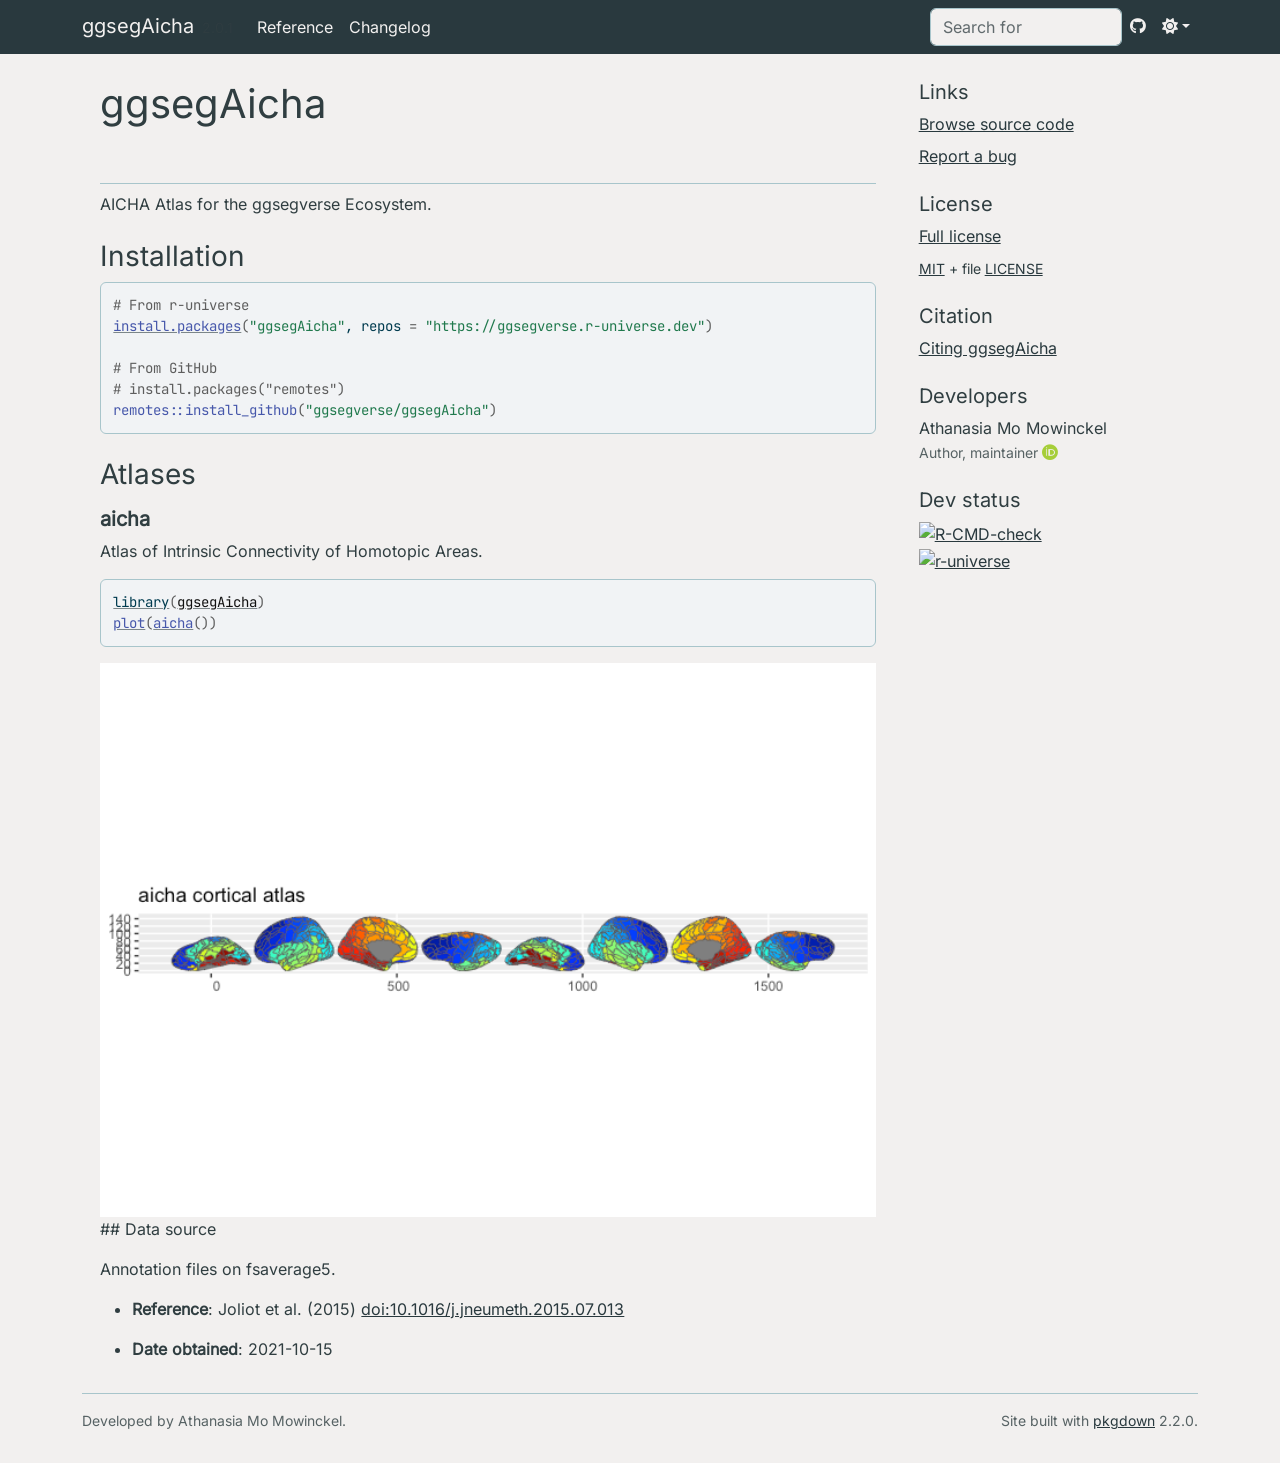
==== commit 1d3cb311: "Deploying to gh-pages from @ ggsegverse/ggsegAicha@8db42c111c19660fc4ed304544e8b44624f20177 🚀" ====
--- a/index.html
+++ b/index.html
@@ -30,7 +30,7 @@
 
     <a class="navbar-brand me-2" href="index.html">ggsegAicha</a>
 
-    <small class="nav-text text-muted me-auto" data-bs-toggle="tooltip" data-bs-placement="bottom" title="">2.0.0</small>
+    <small class="nav-text text-muted me-auto" data-bs-toggle="tooltip" data-bs-placement="bottom" title="">2.0.1</small>
 
 
     <button class="navbar-toggler" type="button" data-bs-toggle="collapse" data-bs-target="#navbar" aria-controls="navbar" aria-expanded="false" aria-label="Toggle navigation">
@@ -64,55 +64,40 @@
 <div class="row">
   <main id="main" class="col-md-9"><div class="section level1">
 <div class="page-header">
-<img src="logo.svg" class="logo" alt=""><h1 id="ggsegaicha-">ggsegAicha <a class="anchor" aria-label="anchor" href="#ggsegaicha-"></a>
+<img src="logo.svg" class="logo" alt=""><h1 id="ggsegaicha">ggsegAicha<a class="anchor" aria-label="anchor" href="#ggsegaicha"></a>
 </h1>
 </div>
 <!-- badges: start -->
 
-<p>This package contains dataset for plotting the <a href="https://pubmed.ncbi.nlm.nih.gov/26213217/" class="external-link">AICHA</a> atlas for ggseg and ggseg3d.</p>
-<p>Joliot, M., Jobard, G., Naveau, M., Delcroix, N., Petit, L., Zago, L., … &amp; Tzourio-Mazoyer, N. (2015). AICHA: An atlas of intrinsic connectivity of homotopic areas. Journal of neuroscience methods, 254, 46-59. (<a href="https://pubmed.ncbi.nlm.nih.gov/26213217/" class="external-link">PubMed</a>)</p>
-<p>To learn how to use these atlases, please look at the documentation for <a href="https://ggseg.github.io/ggseg/" class="external-link">ggseg</a> and <a href="https://ggseg.github.io/ggseg3d" class="external-link">ggseg3d</a></p>
+<p>AICHA Atlas for the ggsegverse Ecosystem.</p>
 <div class="section level2">
 <h2 id="installation">Installation<a class="anchor" aria-label="anchor" href="#installation"></a>
 </h2>
-<p>We recommend installing the ggseg-atlases through the ggseg <a href="https://ggseg.r-universe.dev/ui#builds" class="external-link">r-universe</a>:</p>
 <div class="sourceCode" id="cb1"><pre class="downlit sourceCode r">
-<code class="sourceCode R"><span><span class="fu"><a href="https://rdrr.io/r/base/options.html" class="external-link">options</a></span><span class="op">(</span>repos <span class="op">=</span> <span class="fu"><a href="https://rdrr.io/r/base/c.html" class="external-link">c</a></span><span class="op">(</span></span>
-<span>  ggseg <span class="op">=</span> <span class="st">"https://ggseg.r-universe.dev"</span>,</span>
-<span>  CRAN <span class="op">=</span> <span class="st">"https://cloud.r-project.org"</span></span>
-<span><span class="op">)</span><span class="op">)</span></span>
+<code class="sourceCode R"><span><span class="co"># From r-universe</span></span>
+<span><span class="fu"><a href="https://rdrr.io/r/utils/install.packages.html" class="external-link">install.packages</a></span><span class="op">(</span><span class="st">"ggsegAicha"</span>, repos <span class="op">=</span> <span class="st">"https://ggsegverse.r-universe.dev"</span><span class="op">)</span></span>
 <span></span>
-<span><span class="fu"><a href="https://rdrr.io/r/utils/install.packages.html" class="external-link">install.packages</a></span><span class="op">(</span><span class="st">"ggsegAicha"</span><span class="op">)</span></span></code></pre></div>
-<p>You can install from <a href="https://github.com/" class="external-link">GitHub</a> with:</p>
-<div class="sourceCode" id="cb2"><pre class="downlit sourceCode r">
-<code class="sourceCode R"><span><span class="co"># install.packages("remotes")</span></span>
-<span><span class="fu">remotes</span><span class="fu">::</span><span class="fu">install_github</span><span class="op">(</span><span class="st">"ggseg/ggsegAicha"</span><span class="op">)</span></span></code></pre></div>
+<span><span class="co"># From GitHub</span></span>
+<span><span class="co"># install.packages("remotes")</span></span>
+<span><span class="fu">remotes</span><span class="fu">::</span><span class="fu">install_github</span><span class="op">(</span><span class="st">"ggsegverse/ggsegAicha"</span><span class="op">)</span></span></code></pre></div>
 </div>
 <div class="section level2">
-<h2 id="example">Example<a class="anchor" aria-label="anchor" href="#example"></a>
+<h2 id="atlases">Atlases<a class="anchor" aria-label="anchor" href="#atlases"></a>
 </h2>
-<div class="sourceCode" id="cb3"><pre class="downlit sourceCode r">
+<div class="section level3">
+<h3 id="aicha">aicha<a class="anchor" aria-label="anchor" href="#aicha"></a>
+</h3>
+<p>Atlas of Intrinsic Connectivity of Homotopic Areas.</p>
+<div class="sourceCode" id="cb2"><pre class="downlit sourceCode r">
 <code class="sourceCode R"><span><span class="kw"><a href="https://rdrr.io/r/base/library.html" class="external-link">library</a></span><span class="op">(</span><span class="va"><a href="https://github.com/ggsegverse/ggsegAicha" class="external-link">ggsegAicha</a></span><span class="op">)</span></span>
-<span><span class="kw"><a href="https://rdrr.io/r/base/library.html" class="external-link">library</a></span><span class="op">(</span><span class="va"><a href="https://ggsegverse.github.io/ggseg/" class="external-link">ggseg</a></span><span class="op">)</span></span>
-<span><span class="kw"><a href="https://rdrr.io/r/base/library.html" class="external-link">library</a></span><span class="op">(</span><span class="va"><a href="https://ggplot2.tidyverse.org" class="external-link">ggplot2</a></span><span class="op">)</span></span>
-<span></span>
-<span><span class="fu"><a href="https://ggplot2.tidyverse.org/reference/ggplot.html" class="external-link">ggplot</a></span><span class="op">(</span><span class="op">)</span> <span class="op">+</span></span>
-<span>  <span class="fu"><a href="https://ggsegverse.github.io/ggseg/reference/ggbrain.html" class="external-link">geom_brain</a></span><span class="op">(</span></span>
-<span>    atlas <span class="op">=</span> <span class="fu"><a href="reference/aicha.html">aicha</a></span><span class="op">(</span><span class="op">)</span>,</span>
-<span>    mapping <span class="op">=</span> <span class="fu"><a href="https://ggplot2.tidyverse.org/reference/aes.html" class="external-link">aes</a></span><span class="op">(</span>fill <span class="op">=</span> <span class="va">label</span><span class="op">)</span>,</span>
-<span>    position <span class="op">=</span> <span class="fu"><a href="https://ggsegverse.github.io/ggseg/reference/position_brain.html" class="external-link">position_brain</a></span><span class="op">(</span><span class="va">hemi</span> <span class="op">~</span> <span class="va">view</span><span class="op">)</span>,</span>
-<span>    show.legend <span class="op">=</span> <span class="cn">FALSE</span></span>
-<span>  <span class="op">)</span> <span class="op">+</span></span>
-<span>  <span class="fu"><a href="https://ggplot2.tidyverse.org/reference/scale_manual.html" class="external-link">scale_fill_manual</a></span><span class="op">(</span>values <span class="op">=</span> <span class="fu"><a href="reference/aicha.html">aicha</a></span><span class="op">(</span><span class="op">)</span><span class="op">$</span><span class="va">palette</span>, na.value <span class="op">=</span> <span class="st">"grey"</span><span class="op">)</span> <span class="op">+</span></span>
-<span>  <span class="fu"><a href="https://ggplot2.tidyverse.org/reference/ggtheme.html" class="external-link">theme_void</a></span><span class="op">(</span><span class="op">)</span></span></code></pre></div>
-<p><img src="reference/figures/README-2d-plot-1.png" style="width:100.0%"></p>
-<div class="sourceCode" id="cb4"><pre class="downlit sourceCode r">
-<code class="sourceCode R"><span><span class="kw"><a href="https://rdrr.io/r/base/library.html" class="external-link">library</a></span><span class="op">(</span><span class="va"><a href="https://github.com/ggsegverse/ggseg3d" class="external-link">ggseg3d</a></span><span class="op">)</span></span>
-<span></span>
-<span><span class="fu"><a href="https://lcbc-uio.github.io/ggseg3d//reference/ggseg3d.html" class="external-link">ggseg3d</a></span><span class="op">(</span>atlas <span class="op">=</span> <span class="fu"><a href="reference/aicha.html">aicha</a></span><span class="op">(</span><span class="op">)</span><span class="op">)</span> <span class="op">|&gt;</span></span>
-<span>  <span class="fu"><a href="https://lcbc-uio.github.io/ggseg3d//reference/pan_camera.html" class="external-link">pan_camera</a></span><span class="op">(</span><span class="st">"right lateral"</span><span class="op">)</span></span></code></pre></div>
-<p><img src="reference/figures/README-3d-plot.png" style="width:100.0%"></p>
-<p>Please note that the ‘ggsegAicha’ project is released with a <a href="CODE_OF_CONDUCT.html">Contributor Code of Conduct</a>. By contributing to this project, you agree to abide by its terms.</p>
+<span><span class="fu"><a href="https://rdrr.io/r/graphics/plot.default.html" class="external-link">plot</a></span><span class="op">(</span><span class="fu"><a href="reference/aicha.html">aicha</a></span><span class="op">(</span><span class="op">)</span><span class="op">)</span></span></code></pre></div>
+<p><img src="reference/figures/README-aicha-1.png" alt="" width="100%"> ## Data source</p>
+<p>Annotation files on fsaverage5.</p>
+<ul>
+<li><p><strong>Reference</strong>: Joliot et al. (2015) <a href="https://doi.org/10.1016/j.jneumeth.2015.07.013" class="external-link">doi:10.1016/j.jneumeth.2015.07.013</a></p></li>
+<li><p><strong>Date obtained</strong>: 2021-10-15</p></li>
+</ul>
+</div>
 </div>
 </div>
   </main><aside class="col-md-3"><div class="links">
@@ -149,9 +134,8 @@
 <div class="dev-status">
 <h2 data-toc-skip>Dev status</h2>
 <ul class="list-unstyled">
-<li><a href="https://github.com/ggseg/ggsegAicha/actions" class="external-link"><img src="https://github.com/ggseg/ggsegAicha/workflows/R-CMD-check/badge.svg" alt="R-CMD-check"></a></li>
-<li><a href="https://zenodo.org/badge/latestdoi/417476540" class="external-link"><img src="https://zenodo.org/badge/417476540.svg" alt="DOI"></a></li>
-<li><a href="https://CRAN.R-project.org/package=ggsegAicha" class="external-link"><img src="https://www.r-pkg.org/badges/version/ggsegAicha.png" alt="CRAN status"></a></li>
+<li><a href="https://github.com/ggsegverse/ggsegAicha/actions/workflows/R-CMD-check.yaml" class="external-link"><img src="https://github.com/ggsegverse/ggsegAicha/actions/workflows/R-CMD-check.yaml/badge.svg" alt="R-CMD-check"></a></li>
+<li><a href="https://ggsegverse.r-universe.dev/ggsegAicha" class="external-link"><img src="https://ggsegverse.r-universe.dev/badges/ggsegAicha" alt="r-universe"></a></li>
 </ul>
 </div>
 
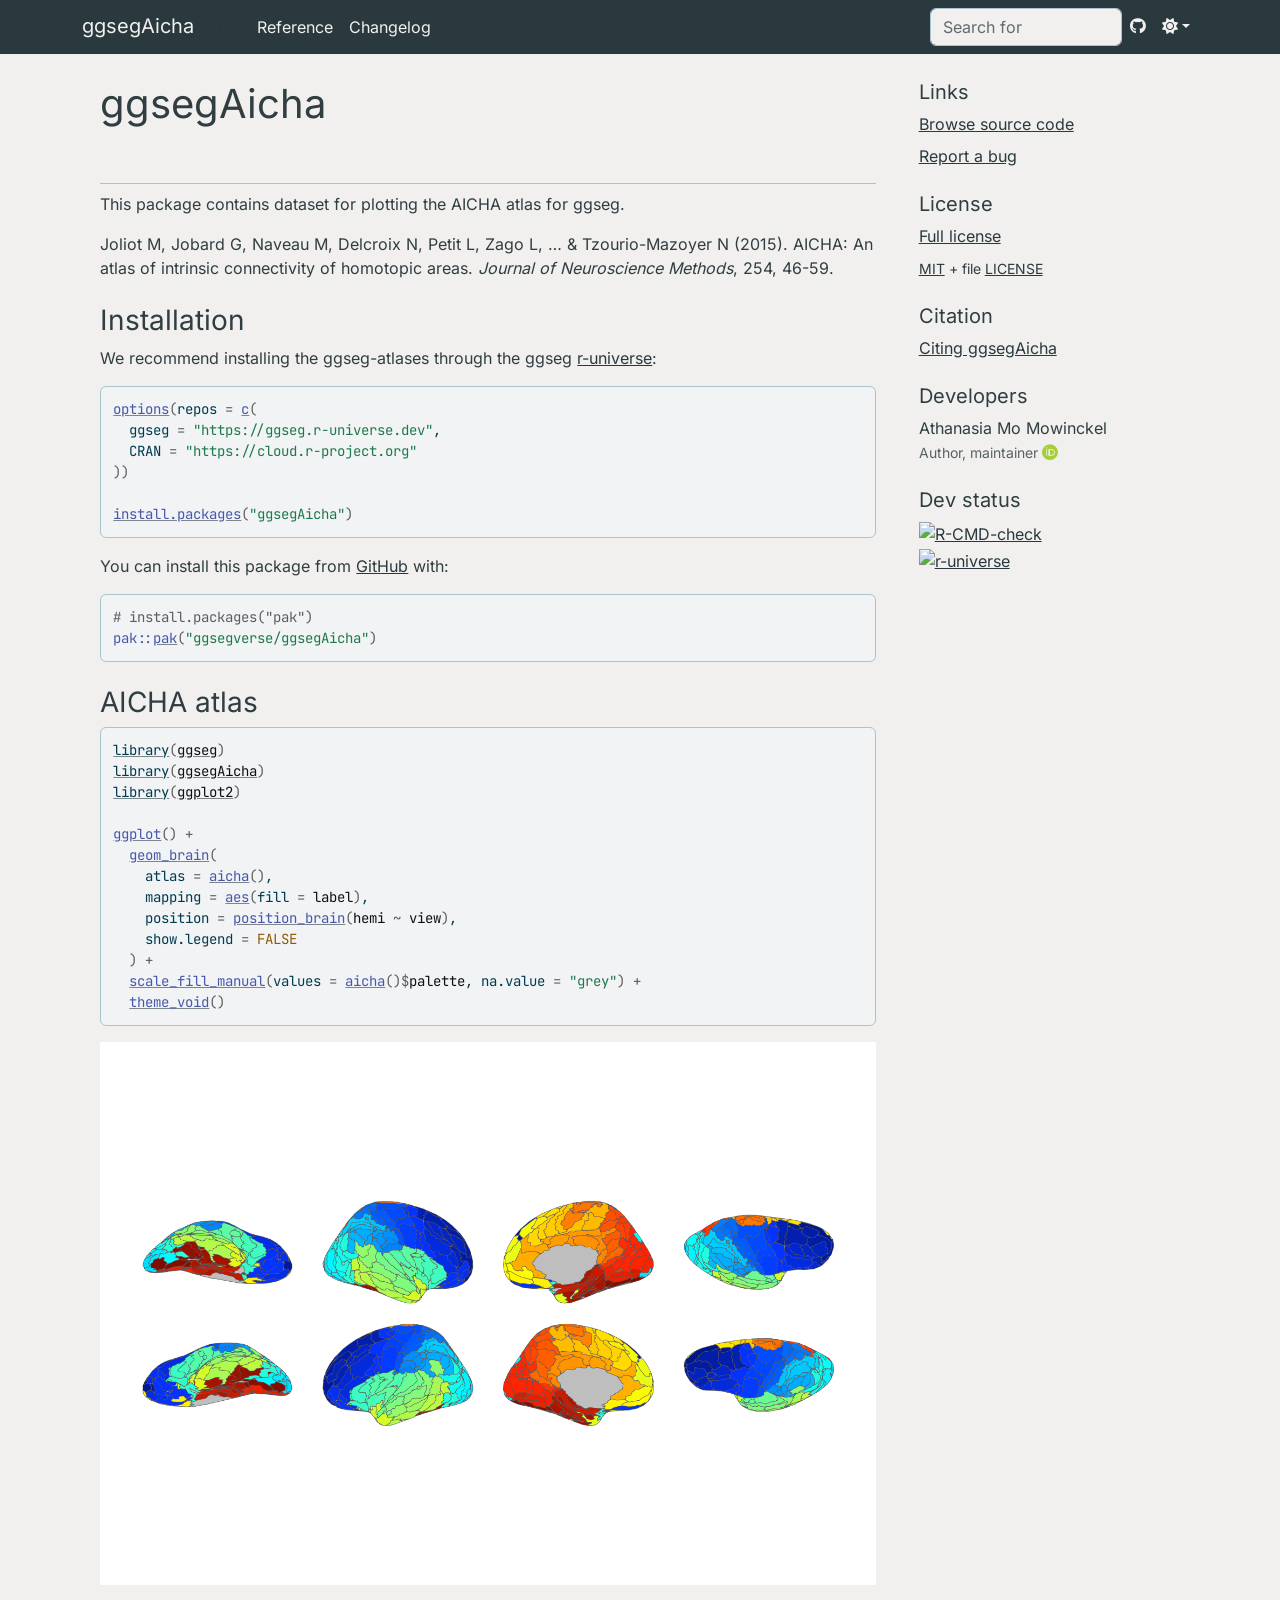
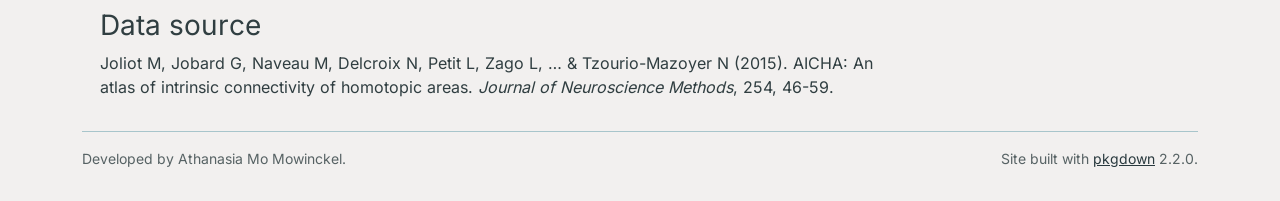
==== commit 5bc3a617: "Deploying to gh-pages from @ ggsegverse/ggsegAicha@5be094a34c5c37ef149ffa14f4d6b46501b356ed 🚀" ====
--- a/index.html
+++ b/index.html
@@ -64,40 +64,52 @@
 <div class="row">
   <main id="main" class="col-md-9"><div class="section level1">
 <div class="page-header">
-<img src="logo.svg" class="logo" alt=""><h1 id="ggsegaicha">ggsegAicha<a class="anchor" aria-label="anchor" href="#ggsegaicha"></a>
+<img src="logo.svg" class="logo" alt=""><h1 id="ggsegaicha-">ggsegAicha <a class="anchor" aria-label="anchor" href="#ggsegaicha-"></a>
 </h1>
 </div>
 <!-- badges: start -->
 
-<p>AICHA Atlas for the ggsegverse Ecosystem.</p>
+<p>This package contains dataset for plotting the AICHA atlas for ggseg.</p>
+<p>Joliot M, Jobard G, Naveau M, Delcroix N, Petit L, Zago L, … &amp; Tzourio-Mazoyer N (2015). AICHA: An atlas of intrinsic connectivity of homotopic areas. <em>Journal of Neuroscience Methods</em>, 254, 46-59.</p>
 <div class="section level2">
 <h2 id="installation">Installation<a class="anchor" aria-label="anchor" href="#installation"></a>
 </h2>
+<p>We recommend installing the ggseg-atlases through the ggseg <a href="https://ggseg.r-universe.dev/ui#builds" class="external-link">r-universe</a>:</p>
 <div class="sourceCode" id="cb1"><pre class="downlit sourceCode r">
-<code class="sourceCode R"><span><span class="co"># From r-universe</span></span>
-<span><span class="fu"><a href="https://rdrr.io/r/utils/install.packages.html" class="external-link">install.packages</a></span><span class="op">(</span><span class="st">"ggsegAicha"</span>, repos <span class="op">=</span> <span class="st">"https://ggsegverse.r-universe.dev"</span><span class="op">)</span></span>
+<code class="sourceCode R"><span><span class="fu"><a href="https://rdrr.io/r/base/options.html" class="external-link">options</a></span><span class="op">(</span>repos <span class="op">=</span> <span class="fu"><a href="https://rdrr.io/r/base/c.html" class="external-link">c</a></span><span class="op">(</span></span>
+<span>  ggseg <span class="op">=</span> <span class="st">"https://ggseg.r-universe.dev"</span>,</span>
+<span>  CRAN <span class="op">=</span> <span class="st">"https://cloud.r-project.org"</span></span>
+<span><span class="op">)</span><span class="op">)</span></span>
 <span></span>
-<span><span class="co"># From GitHub</span></span>
-<span><span class="co"># install.packages("remotes")</span></span>
-<span><span class="fu">remotes</span><span class="fu">::</span><span class="fu">install_github</span><span class="op">(</span><span class="st">"ggsegverse/ggsegAicha"</span><span class="op">)</span></span></code></pre></div>
+<span><span class="fu"><a href="https://rdrr.io/r/utils/install.packages.html" class="external-link">install.packages</a></span><span class="op">(</span><span class="st">"ggsegAicha"</span><span class="op">)</span></span></code></pre></div>
+<p>You can install this package from <a href="https://github.com/" class="external-link">GitHub</a> with:</p>
+<div class="sourceCode" id="cb2"><pre class="downlit sourceCode r">
+<code class="sourceCode R"><span><span class="co"># install.packages("pak")</span></span>
+<span><span class="fu">pak</span><span class="fu">::</span><span class="fu"><a href="https://pak.r-lib.org/reference/pak.html" class="external-link">pak</a></span><span class="op">(</span><span class="st">"ggsegverse/ggsegAicha"</span><span class="op">)</span></span></code></pre></div>
 </div>
 <div class="section level2">
-<h2 id="atlases">Atlases<a class="anchor" aria-label="anchor" href="#atlases"></a>
+<h2 id="aicha-atlas">AICHA atlas<a class="anchor" aria-label="anchor" href="#aicha-atlas"></a>
 </h2>
-<div class="section level3">
-<h3 id="aicha">aicha<a class="anchor" aria-label="anchor" href="#aicha"></a>
-</h3>
-<p>Atlas of Intrinsic Connectivity of Homotopic Areas.</p>
-<div class="sourceCode" id="cb2"><pre class="downlit sourceCode r">
-<code class="sourceCode R"><span><span class="kw"><a href="https://rdrr.io/r/base/library.html" class="external-link">library</a></span><span class="op">(</span><span class="va"><a href="https://github.com/ggsegverse/ggsegAicha" class="external-link">ggsegAicha</a></span><span class="op">)</span></span>
-<span><span class="fu"><a href="https://rdrr.io/r/graphics/plot.default.html" class="external-link">plot</a></span><span class="op">(</span><span class="fu"><a href="reference/aicha.html">aicha</a></span><span class="op">(</span><span class="op">)</span><span class="op">)</span></span></code></pre></div>
-<p><img src="reference/figures/README-aicha-1.png" alt="" width="100%"> ## Data source</p>
-<p>Annotation files on fsaverage5.</p>
-<ul>
-<li><p><strong>Reference</strong>: Joliot et al. (2015) <a href="https://doi.org/10.1016/j.jneumeth.2015.07.013" class="external-link">doi:10.1016/j.jneumeth.2015.07.013</a></p></li>
-<li><p><strong>Date obtained</strong>: 2021-10-15</p></li>
-</ul>
+<div class="sourceCode" id="cb3"><pre class="downlit sourceCode r">
+<code class="sourceCode R"><span><span class="kw"><a href="https://rdrr.io/r/base/library.html" class="external-link">library</a></span><span class="op">(</span><span class="va"><a href="https://ggsegverse.github.io/ggseg/" class="external-link">ggseg</a></span><span class="op">)</span></span>
+<span><span class="kw"><a href="https://rdrr.io/r/base/library.html" class="external-link">library</a></span><span class="op">(</span><span class="va"><a href="https://github.com/ggsegverse/ggsegAicha" class="external-link">ggsegAicha</a></span><span class="op">)</span></span>
+<span><span class="kw"><a href="https://rdrr.io/r/base/library.html" class="external-link">library</a></span><span class="op">(</span><span class="va"><a href="https://ggplot2.tidyverse.org" class="external-link">ggplot2</a></span><span class="op">)</span></span>
+<span></span>
+<span><span class="fu"><a href="https://ggplot2.tidyverse.org/reference/ggplot.html" class="external-link">ggplot</a></span><span class="op">(</span><span class="op">)</span> <span class="op">+</span></span>
+<span>  <span class="fu"><a href="https://ggsegverse.github.io/ggseg/reference/ggbrain.html" class="external-link">geom_brain</a></span><span class="op">(</span></span>
+<span>    atlas <span class="op">=</span> <span class="fu"><a href="reference/aicha.html">aicha</a></span><span class="op">(</span><span class="op">)</span>,</span>
+<span>    mapping <span class="op">=</span> <span class="fu"><a href="https://ggplot2.tidyverse.org/reference/aes.html" class="external-link">aes</a></span><span class="op">(</span>fill <span class="op">=</span> <span class="va">label</span><span class="op">)</span>,</span>
+<span>    position <span class="op">=</span> <span class="fu"><a href="https://ggsegverse.github.io/ggseg/reference/position_brain.html" class="external-link">position_brain</a></span><span class="op">(</span><span class="va">hemi</span> <span class="op">~</span> <span class="va">view</span><span class="op">)</span>,</span>
+<span>    show.legend <span class="op">=</span> <span class="cn">FALSE</span></span>
+<span>  <span class="op">)</span> <span class="op">+</span></span>
+<span>  <span class="fu"><a href="https://ggplot2.tidyverse.org/reference/scale_manual.html" class="external-link">scale_fill_manual</a></span><span class="op">(</span>values <span class="op">=</span> <span class="fu"><a href="reference/aicha.html">aicha</a></span><span class="op">(</span><span class="op">)</span><span class="op">$</span><span class="va">palette</span>, na.value <span class="op">=</span> <span class="st">"grey"</span><span class="op">)</span> <span class="op">+</span></span>
+<span>  <span class="fu"><a href="https://ggplot2.tidyverse.org/reference/ggtheme.html" class="external-link">theme_void</a></span><span class="op">(</span><span class="op">)</span></span></code></pre></div>
+<p><img src="reference/figures/README-aicha-1.png" style="width:100.0%"></p>
 </div>
+<div class="section level2">
+<h2 id="data-source">Data source<a class="anchor" aria-label="anchor" href="#data-source"></a>
+</h2>
+<p>Joliot M, Jobard G, Naveau M, Delcroix N, Petit L, Zago L, … &amp; Tzourio-Mazoyer N (2015). AICHA: An atlas of intrinsic connectivity of homotopic areas. <em>Journal of Neuroscience Methods</em>, 254, 46-59.</p>
 </div>
 </div>
   </main><aside class="col-md-3"><div class="links">
@@ -135,7 +147,7 @@
 <h2 data-toc-skip>Dev status</h2>
 <ul class="list-unstyled">
 <li><a href="https://github.com/ggsegverse/ggsegAicha/actions/workflows/R-CMD-check.yaml" class="external-link"><img src="https://github.com/ggsegverse/ggsegAicha/actions/workflows/R-CMD-check.yaml/badge.svg" alt="R-CMD-check"></a></li>
-<li><a href="https://ggsegverse.r-universe.dev/ggsegAicha" class="external-link"><img src="https://ggsegverse.r-universe.dev/badges/ggsegAicha" alt="r-universe"></a></li>
+<li><a href="https://ggseg.r-universe.dev/ggsegAicha" class="external-link"><img src="https://ggseg.r-universe.dev/badges/ggsegAicha.png" alt="r-universe"></a></li>
 </ul>
 </div>
 
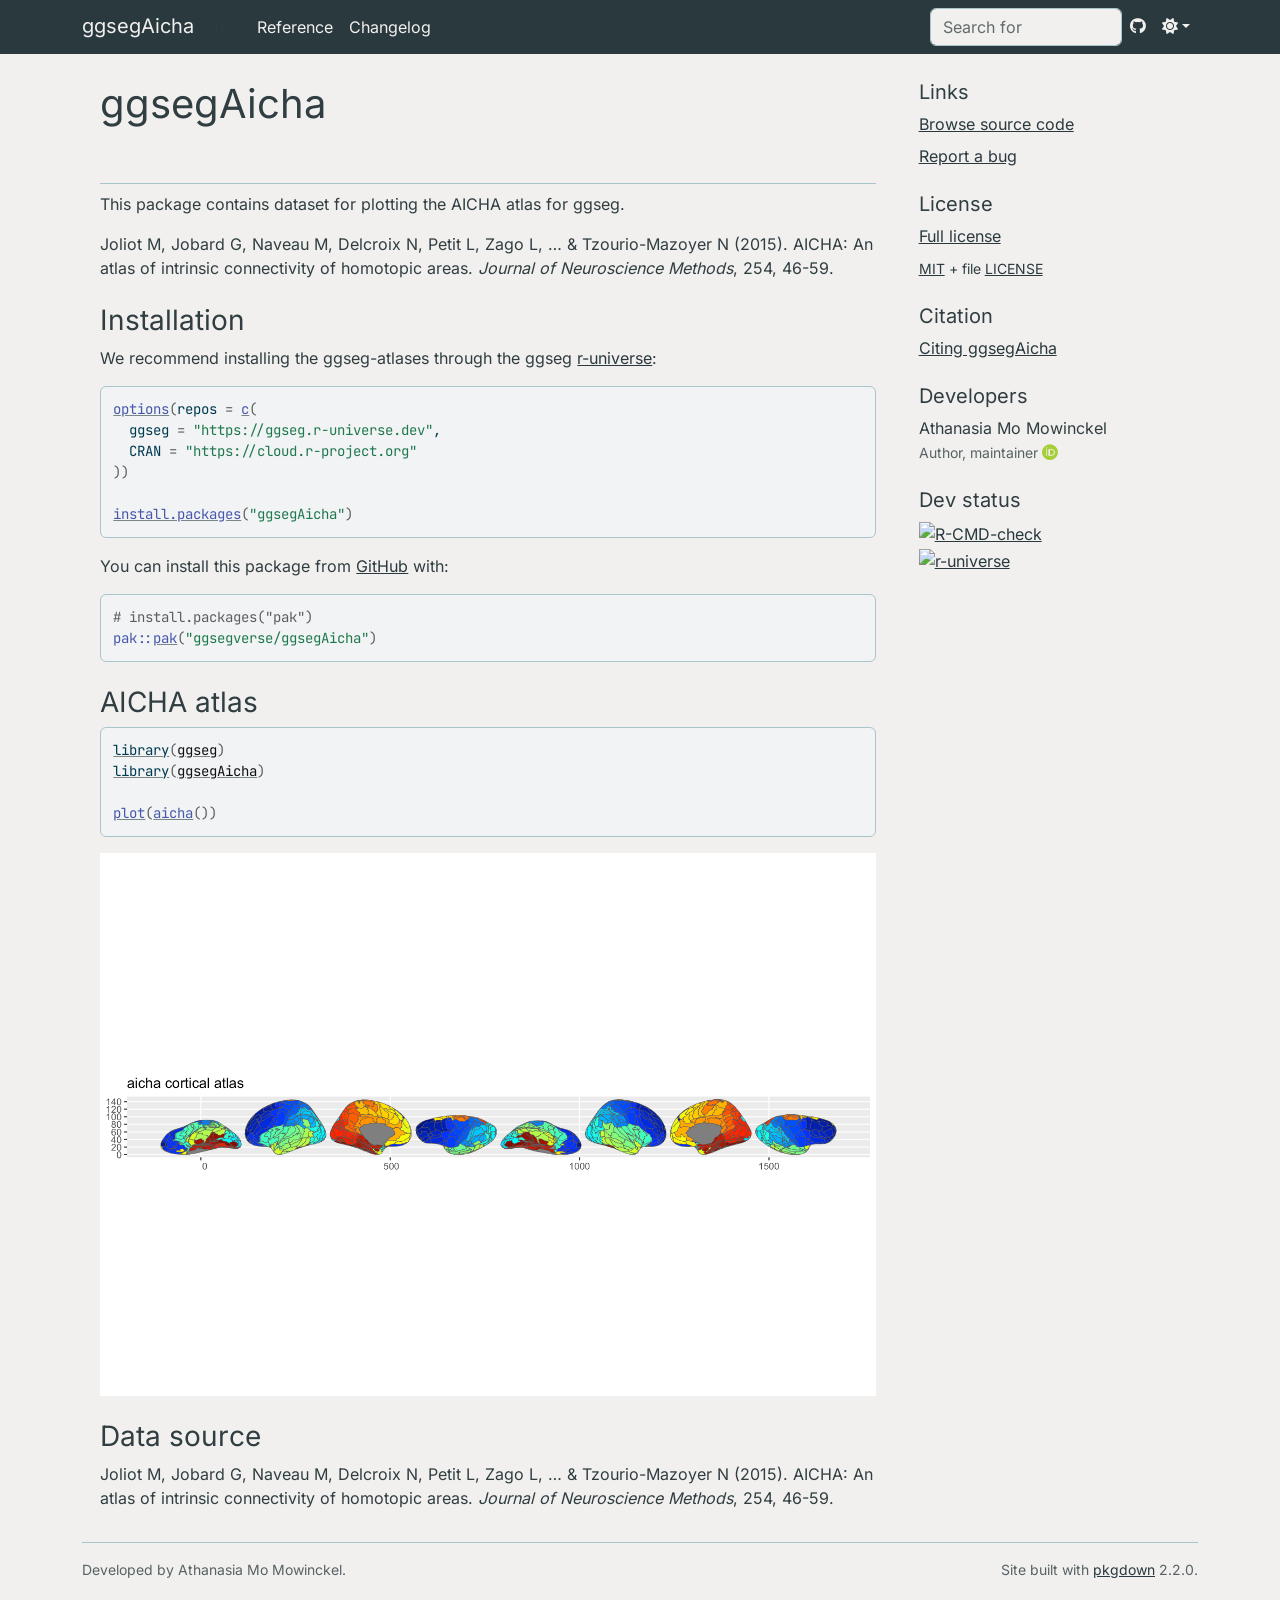
==== commit 98acd1ef: "Deploying to gh-pages from @ ggsegverse/ggsegAicha@88d54bffbc0970eb8c48f4bb4b36b4cd32c4be4d 🚀" ====
--- a/index.html
+++ b/index.html
@@ -93,17 +93,8 @@
 <div class="sourceCode" id="cb3"><pre class="downlit sourceCode r">
 <code class="sourceCode R"><span><span class="kw"><a href="https://rdrr.io/r/base/library.html" class="external-link">library</a></span><span class="op">(</span><span class="va"><a href="https://ggsegverse.github.io/ggseg/" class="external-link">ggseg</a></span><span class="op">)</span></span>
 <span><span class="kw"><a href="https://rdrr.io/r/base/library.html" class="external-link">library</a></span><span class="op">(</span><span class="va"><a href="https://github.com/ggsegverse/ggsegAicha" class="external-link">ggsegAicha</a></span><span class="op">)</span></span>
-<span><span class="kw"><a href="https://rdrr.io/r/base/library.html" class="external-link">library</a></span><span class="op">(</span><span class="va"><a href="https://ggplot2.tidyverse.org" class="external-link">ggplot2</a></span><span class="op">)</span></span>
 <span></span>
-<span><span class="fu"><a href="https://ggplot2.tidyverse.org/reference/ggplot.html" class="external-link">ggplot</a></span><span class="op">(</span><span class="op">)</span> <span class="op">+</span></span>
-<span>  <span class="fu"><a href="https://ggsegverse.github.io/ggseg/reference/ggbrain.html" class="external-link">geom_brain</a></span><span class="op">(</span></span>
-<span>    atlas <span class="op">=</span> <span class="fu"><a href="reference/aicha.html">aicha</a></span><span class="op">(</span><span class="op">)</span>,</span>
-<span>    mapping <span class="op">=</span> <span class="fu"><a href="https://ggplot2.tidyverse.org/reference/aes.html" class="external-link">aes</a></span><span class="op">(</span>fill <span class="op">=</span> <span class="va">label</span><span class="op">)</span>,</span>
-<span>    position <span class="op">=</span> <span class="fu"><a href="https://ggsegverse.github.io/ggseg/reference/position_brain.html" class="external-link">position_brain</a></span><span class="op">(</span><span class="va">hemi</span> <span class="op">~</span> <span class="va">view</span><span class="op">)</span>,</span>
-<span>    show.legend <span class="op">=</span> <span class="cn">FALSE</span></span>
-<span>  <span class="op">)</span> <span class="op">+</span></span>
-<span>  <span class="fu"><a href="https://ggplot2.tidyverse.org/reference/scale_manual.html" class="external-link">scale_fill_manual</a></span><span class="op">(</span>values <span class="op">=</span> <span class="fu"><a href="reference/aicha.html">aicha</a></span><span class="op">(</span><span class="op">)</span><span class="op">$</span><span class="va">palette</span>, na.value <span class="op">=</span> <span class="st">"grey"</span><span class="op">)</span> <span class="op">+</span></span>
-<span>  <span class="fu"><a href="https://ggplot2.tidyverse.org/reference/ggtheme.html" class="external-link">theme_void</a></span><span class="op">(</span><span class="op">)</span></span></code></pre></div>
+<span><span class="fu"><a href="https://rdrr.io/r/graphics/plot.default.html" class="external-link">plot</a></span><span class="op">(</span><span class="fu"><a href="reference/aicha.html">aicha</a></span><span class="op">(</span><span class="op">)</span><span class="op">)</span></span></code></pre></div>
 <p><img src="reference/figures/README-aicha-1.png" style="width:100.0%"></p>
 </div>
 <div class="section level2">
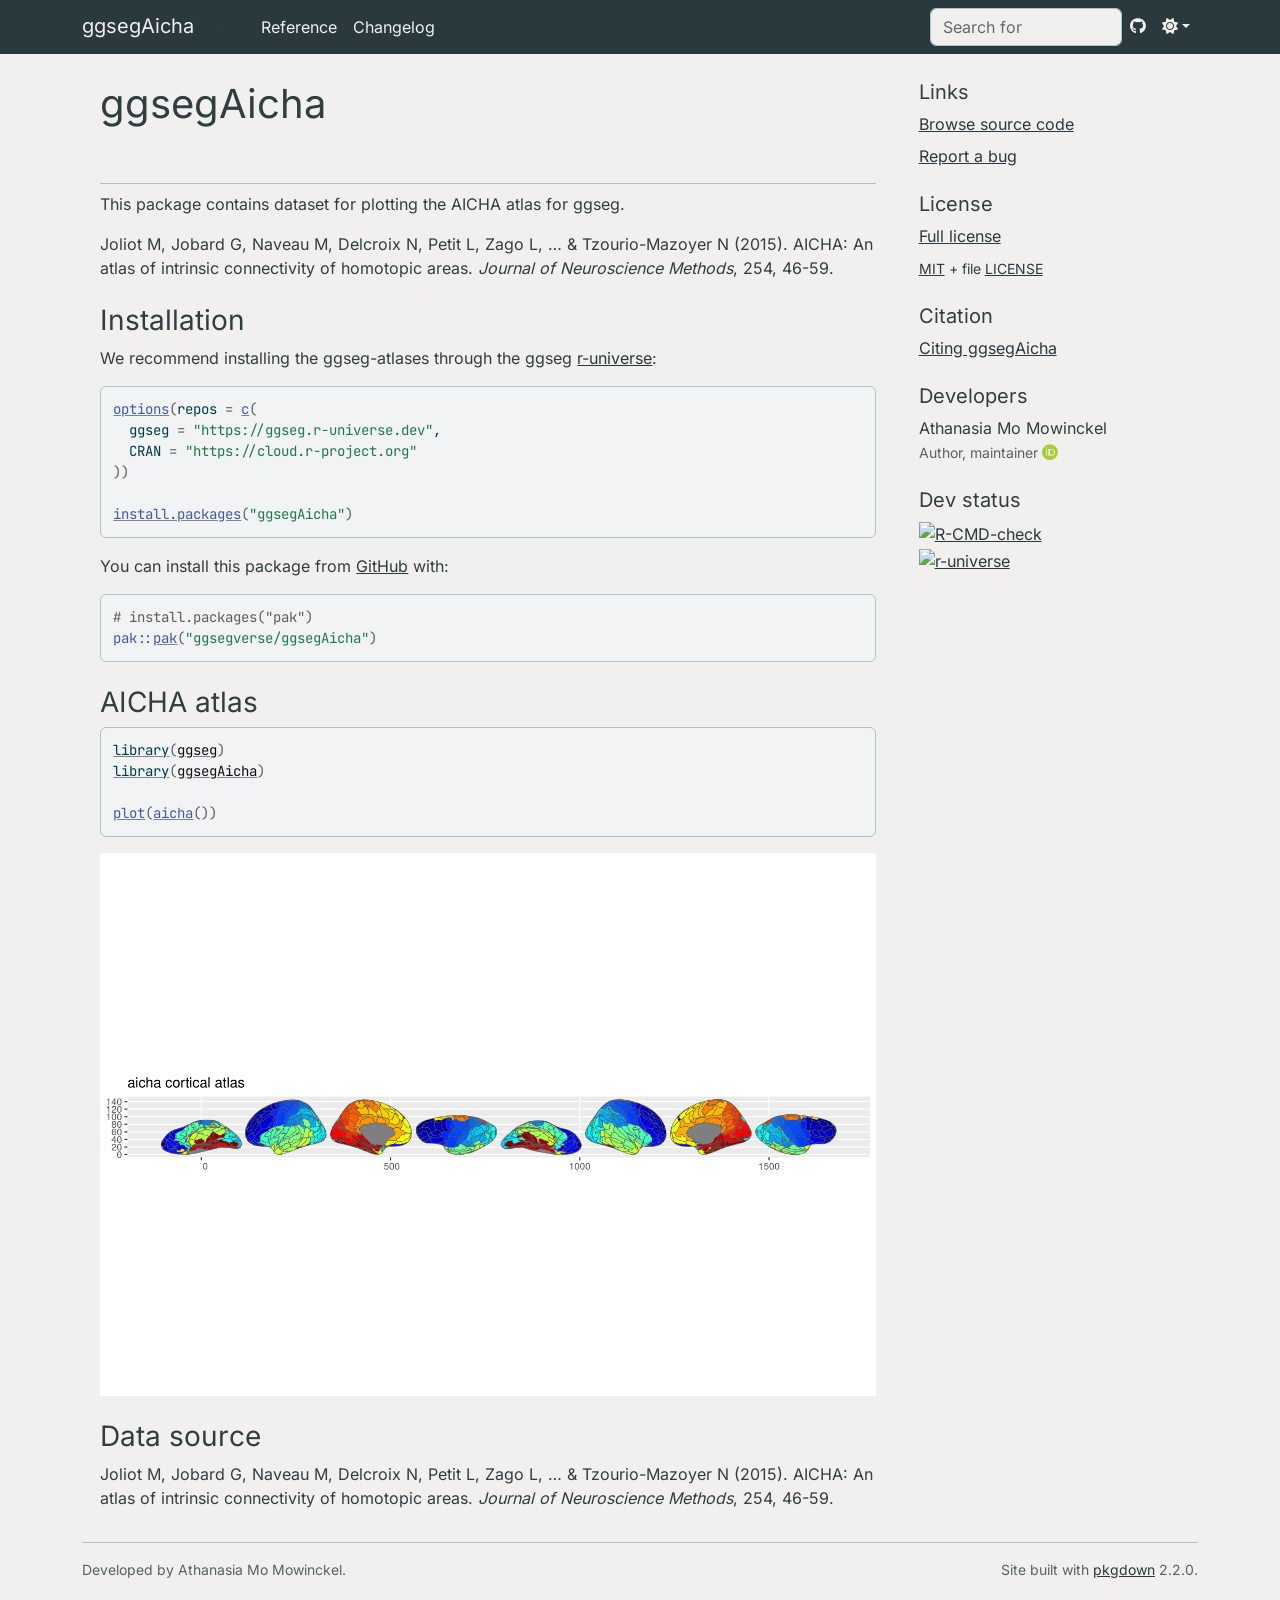
==== commit 0c7ca0db: "Deploying to gh-pages from @ ggsegverse/ggsegAicha@b9bb51624a54ab9e0d9ec9dffe9d60373fcf9b5d 🚀" ====
--- a/index.html
+++ b/index.html
@@ -12,8 +12,8 @@
 <link rel="icon" sizes="any" href="favicon.ico">
 <link rel="manifest" href="site.webmanifest">
 <script src="lightswitch.js"></script><script src="deps/jquery-3.6.0/jquery-3.6.0.min.js"></script><meta name="viewport" content="width=device-width, initial-scale=1, shrink-to-fit=no">
-<link href="deps/bootstrap-5.3.1/bootstrap.min.css" rel="stylesheet">
-<script src="deps/bootstrap-5.3.1/bootstrap.bundle.min.js"></script><link href="deps/Inter-0.4.10/font.css" rel="stylesheet">
+<link href="deps/bootstrap-5.3.8/bootstrap.min.css" rel="stylesheet">
+<script src="deps/bootstrap-5.3.8/bootstrap.bundle.min.js"></script><link href="deps/Inter-0.4.10/font.css" rel="stylesheet">
 <link href="deps/JetBrains_Mono-0.4.10/font.css" rel="stylesheet">
 <link href="deps/font-awesome-6.5.2/css/all.min.css" rel="stylesheet">
 <link href="deps/font-awesome-6.5.2/css/v4-shims.min.css" rel="stylesheet">
@@ -30,7 +30,7 @@
 
     <a class="navbar-brand me-2" href="index.html">ggsegAicha</a>
 
-    <small class="nav-text text-muted me-auto" data-bs-toggle="tooltip" data-bs-placement="bottom" title="">2.0.1</small>
+    <small class="nav-text text-muted me-auto" data-bs-toggle="tooltip" data-bs-placement="bottom" title="">2.0.2</small>
 
 
     <button class="navbar-toggler" type="button" data-bs-toggle="collapse" data-bs-target="#navbar" aria-controls="navbar" aria-expanded="false" aria-label="Toggle navigation">
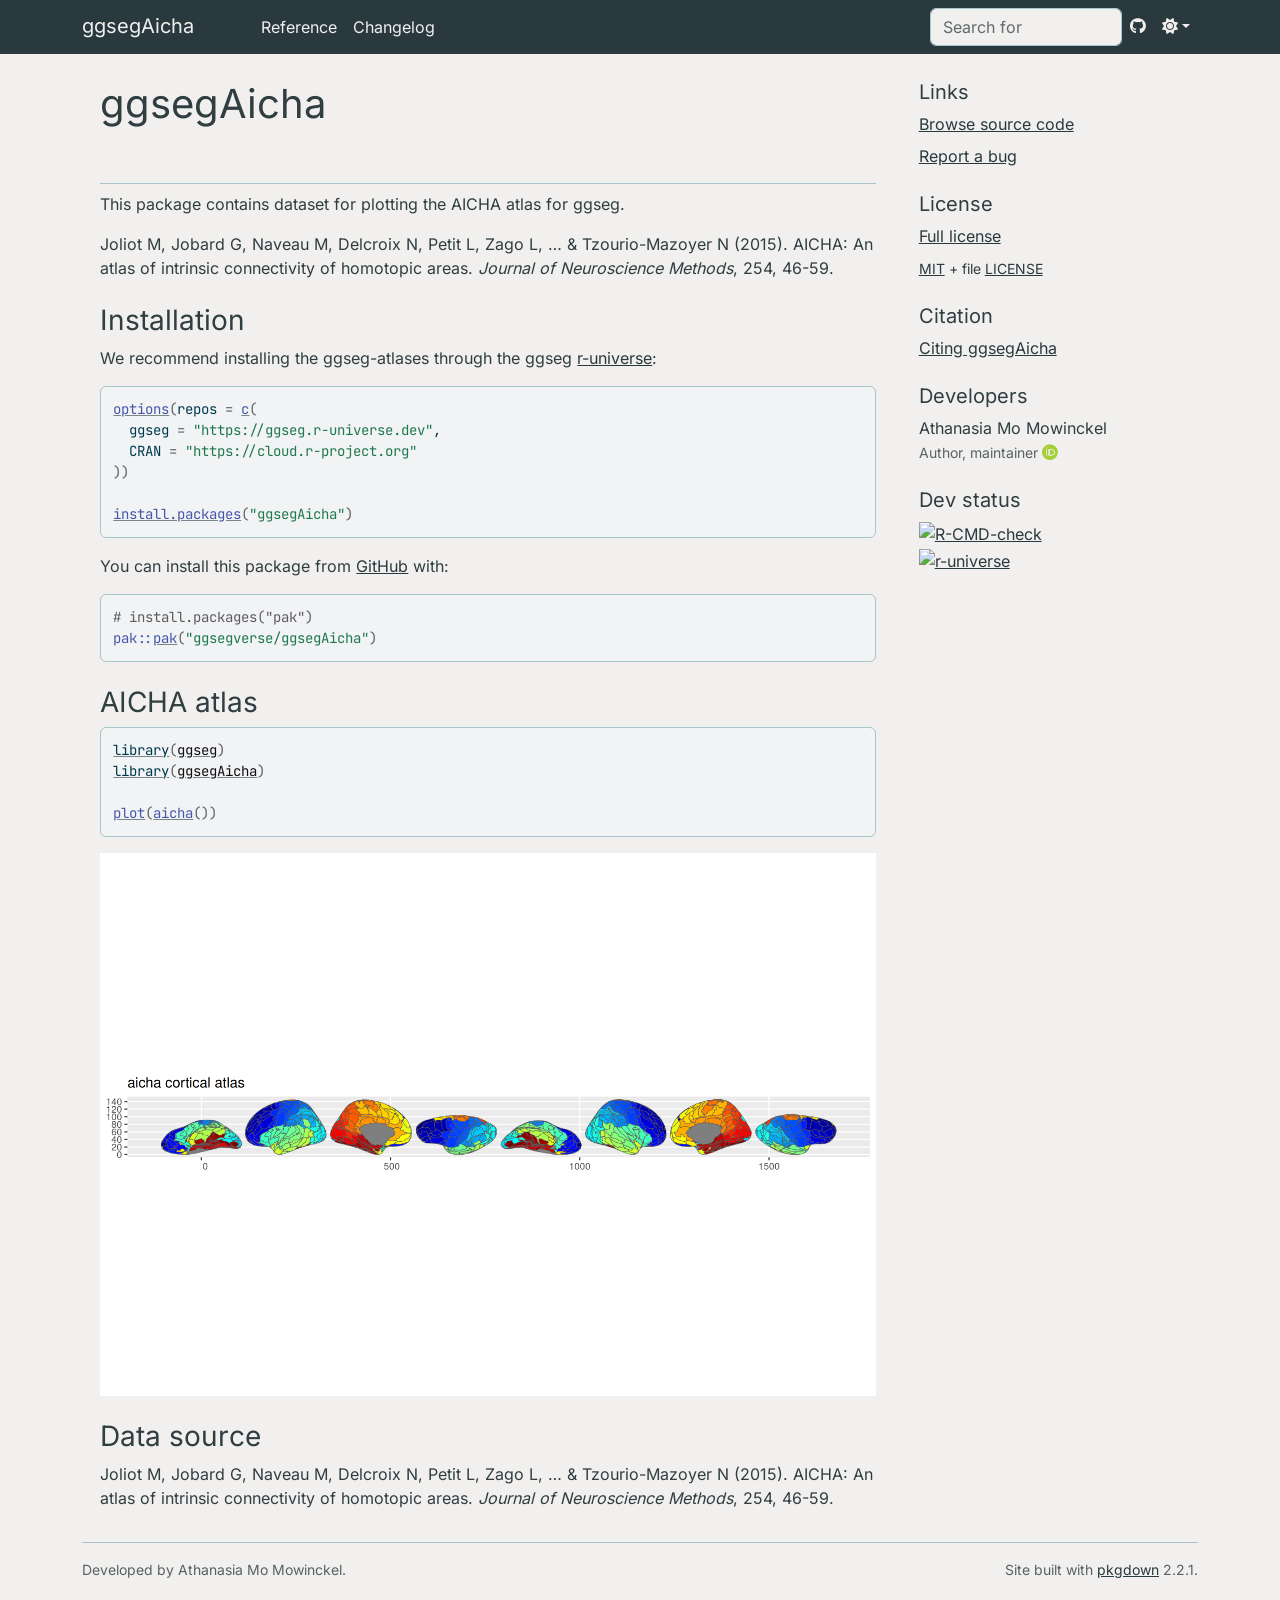
==== commit 080ff5dc: "Deploying to gh-pages from @ ggsegverse/ggsegAicha@b81cdefeda25da88da8ff0430f54d9812054aef3 🚀" ====
--- a/index.html
+++ b/index.html
@@ -151,7 +151,7 @@
 </div>
 
 <div class="pkgdown-footer-right">
-  <p>Site built with <a href="https://pkgdown.r-lib.org/" class="external-link">pkgdown</a> 2.2.0.</p>
+  <p>Site built with <a href="https://pkgdown.r-lib.org/" class="external-link">pkgdown</a> 2.2.1.</p>
 </div>
 
     </footer>
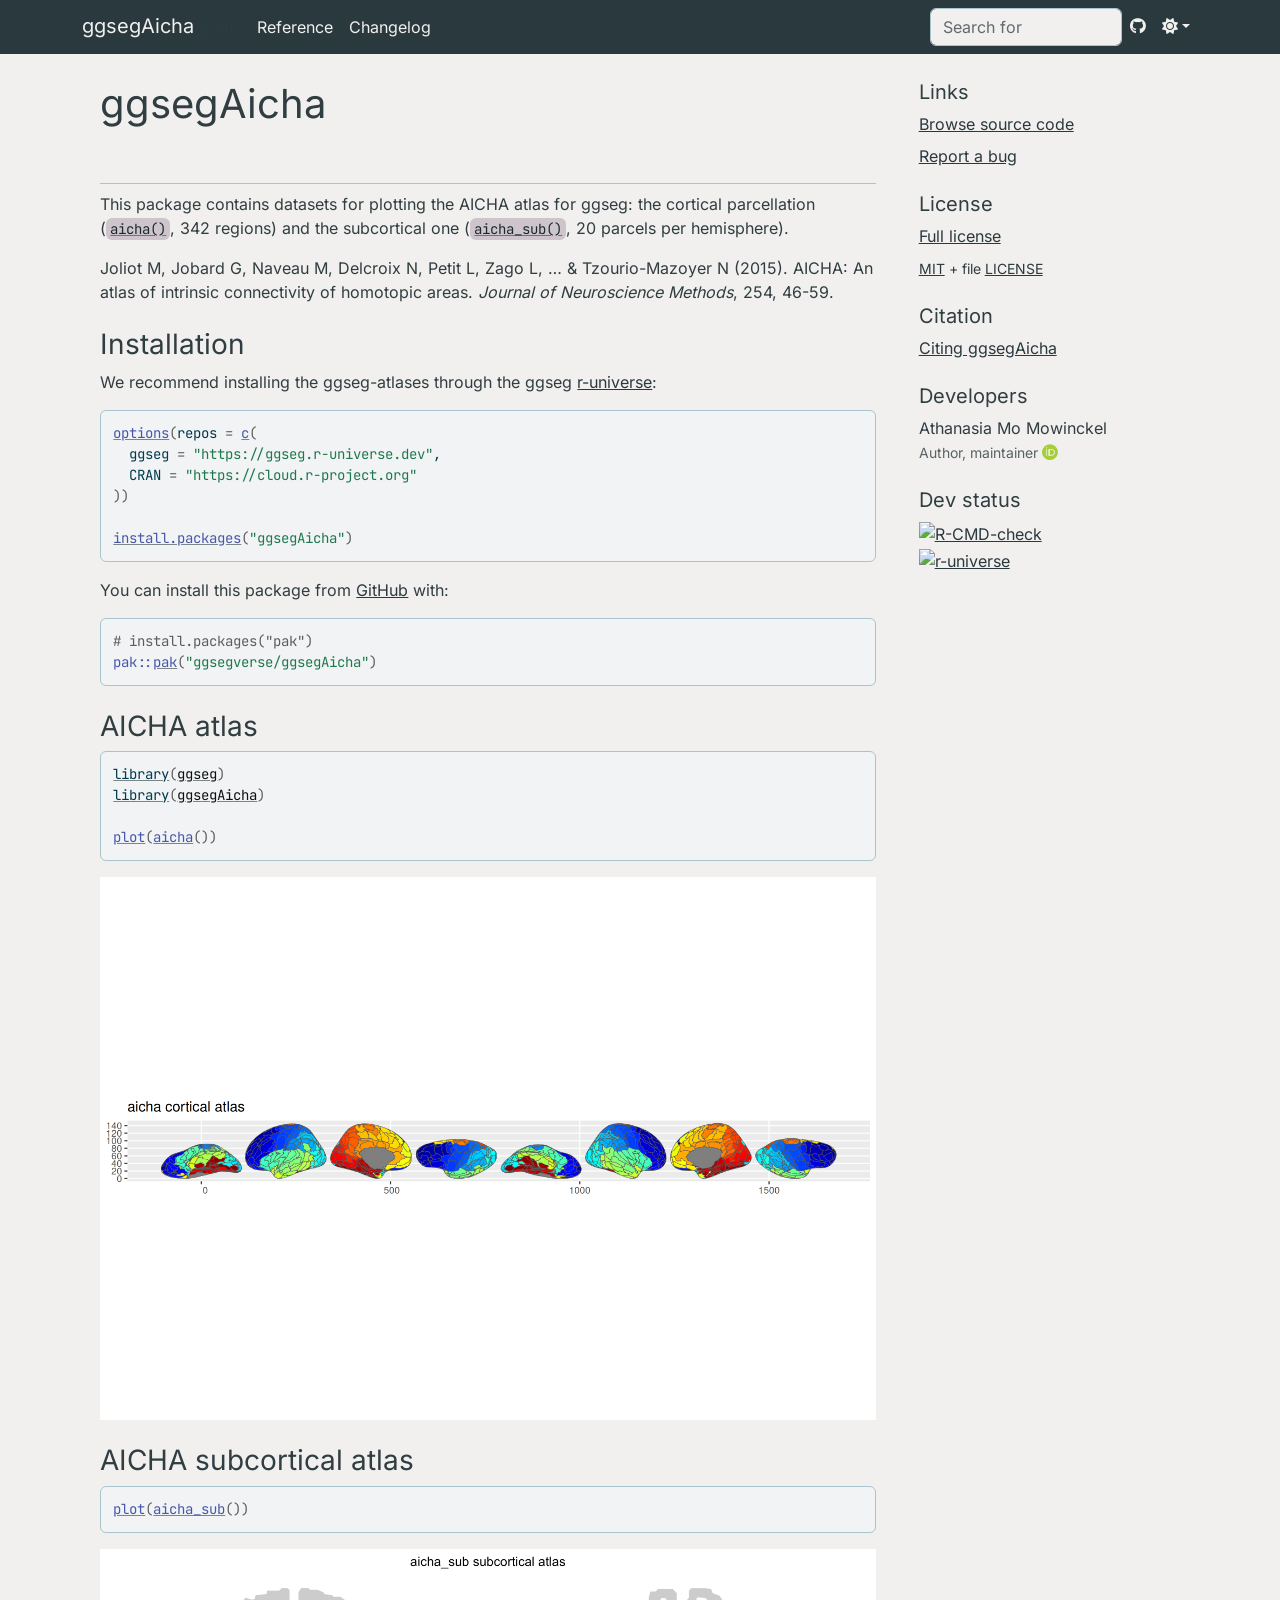
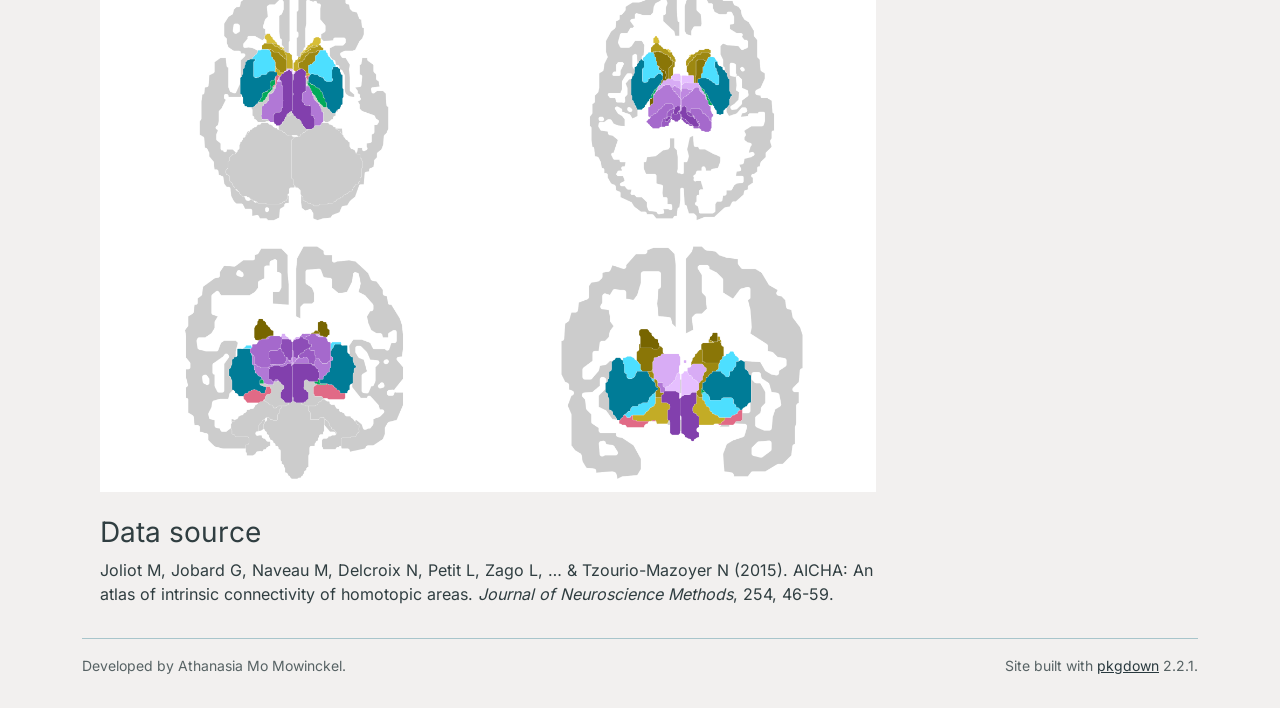
==== commit 8d1a6eb1: "Deploying to gh-pages from @ ggsegverse/ggsegAicha@e81d5d8a73a160e4471f047fde55e6a67f652ee8 🚀" ====
--- a/index.html
+++ b/index.html
@@ -18,8 +18,8 @@
 <link href="deps/font-awesome-6.5.2/css/all.min.css" rel="stylesheet">
 <link href="deps/font-awesome-6.5.2/css/v4-shims.min.css" rel="stylesheet">
 <script src="deps/headroom-0.11.0/headroom.min.js"></script><script src="deps/headroom-0.11.0/jQuery.headroom.min.js"></script><script src="deps/bootstrap-toc-1.0.1/bootstrap-toc.min.js"></script><script src="deps/clipboard.js-2.0.11/clipboard.min.js"></script><script src="deps/search-1.0.0/autocomplete.jquery.min.js"></script><script src="deps/search-1.0.0/fuse.min.js"></script><script src="deps/search-1.0.0/mark.min.js"></script><!-- pkgdown --><script src="pkgdown.js"></script><meta property="og:title" content="AICHA Atlas for the ggseg Ecosystem">
-<meta name="description" content="AICHA (Atlas of Intrinsic Connectivity of Homotopic Areas) atlas for the ggseg ecosystem. Provides a unified ggseg_atlas object with both 2D polygon geometry and 3D vertex indices, for use with ggseg and ggseg3d.">
-<meta property="og:description" content="AICHA (Atlas of Intrinsic Connectivity of Homotopic Areas) atlas for the ggseg ecosystem. Provides a unified ggseg_atlas object with both 2D polygon geometry and 3D vertex indices, for use with ggseg and ggseg3d.">
+<meta name="description" content="AICHA (Atlas of Intrinsic Connectivity of Homotopic Areas) atlas for the ggseg ecosystem. Provides cortical and subcortical ggseg_atlas objects with 2D polygon geometry and 3D vertex or mesh data, for use with ggseg and ggseg3d.">
+<meta property="og:description" content="AICHA (Atlas of Intrinsic Connectivity of Homotopic Areas) atlas for the ggseg ecosystem. Provides cortical and subcortical ggseg_atlas objects with 2D polygon geometry and 3D vertex or mesh data, for use with ggseg and ggseg3d.">
 <meta property="og:image" content="https://ggseg.github.io/ggsegAicha/logo.svg">
 </head>
 <body>
@@ -30,7 +30,7 @@
 
     <a class="navbar-brand me-2" href="index.html">ggsegAicha</a>
 
-    <small class="nav-text text-muted me-auto" data-bs-toggle="tooltip" data-bs-placement="bottom" title="">2.0.2</small>
+    <small class="nav-text text-muted me-auto" data-bs-toggle="tooltip" data-bs-placement="bottom" title="">2.1.0</small>
 
 
     <button class="navbar-toggler" type="button" data-bs-toggle="collapse" data-bs-target="#navbar" aria-controls="navbar" aria-expanded="false" aria-label="Toggle navigation">
@@ -69,7 +69,7 @@
 </div>
 <!-- badges: start -->
 
-<p>This package contains dataset for plotting the AICHA atlas for ggseg.</p>
+<p>This package contains datasets for plotting the AICHA atlas for ggseg: the cortical parcellation (<code><a href="reference/aicha.html">aicha()</a></code>, 342 regions) and the subcortical one (<code><a href="reference/aicha_sub.html">aicha_sub()</a></code>, 20 parcels per hemisphere).</p>
 <p>Joliot M, Jobard G, Naveau M, Delcroix N, Petit L, Zago L, … &amp; Tzourio-Mazoyer N (2015). AICHA: An atlas of intrinsic connectivity of homotopic areas. <em>Journal of Neuroscience Methods</em>, 254, 46-59.</p>
 <div class="section level2">
 <h2 id="installation">Installation<a class="anchor" aria-label="anchor" href="#installation"></a>
@@ -96,6 +96,13 @@
 <span></span>
 <span><span class="fu"><a href="https://rdrr.io/r/graphics/plot.default.html" class="external-link">plot</a></span><span class="op">(</span><span class="fu"><a href="reference/aicha.html">aicha</a></span><span class="op">(</span><span class="op">)</span><span class="op">)</span></span></code></pre></div>
 <p><img src="reference/figures/README-aicha-1.png" style="width:100.0%"></p>
+</div>
+<div class="section level2">
+<h2 id="aicha-subcortical-atlas">AICHA subcortical atlas<a class="anchor" aria-label="anchor" href="#aicha-subcortical-atlas"></a>
+</h2>
+<div class="sourceCode" id="cb4"><pre class="downlit sourceCode r">
+<code class="sourceCode R"><span><span class="fu"><a href="https://rdrr.io/r/graphics/plot.default.html" class="external-link">plot</a></span><span class="op">(</span><span class="fu"><a href="reference/aicha_sub.html">aicha_sub</a></span><span class="op">(</span><span class="op">)</span><span class="op">)</span></span></code></pre></div>
+<p><img src="reference/figures/README-aicha-sub-1.png" style="width:100.0%"></p>
 </div>
 <div class="section level2">
 <h2 id="data-source">Data source<a class="anchor" aria-label="anchor" href="#data-source"></a>
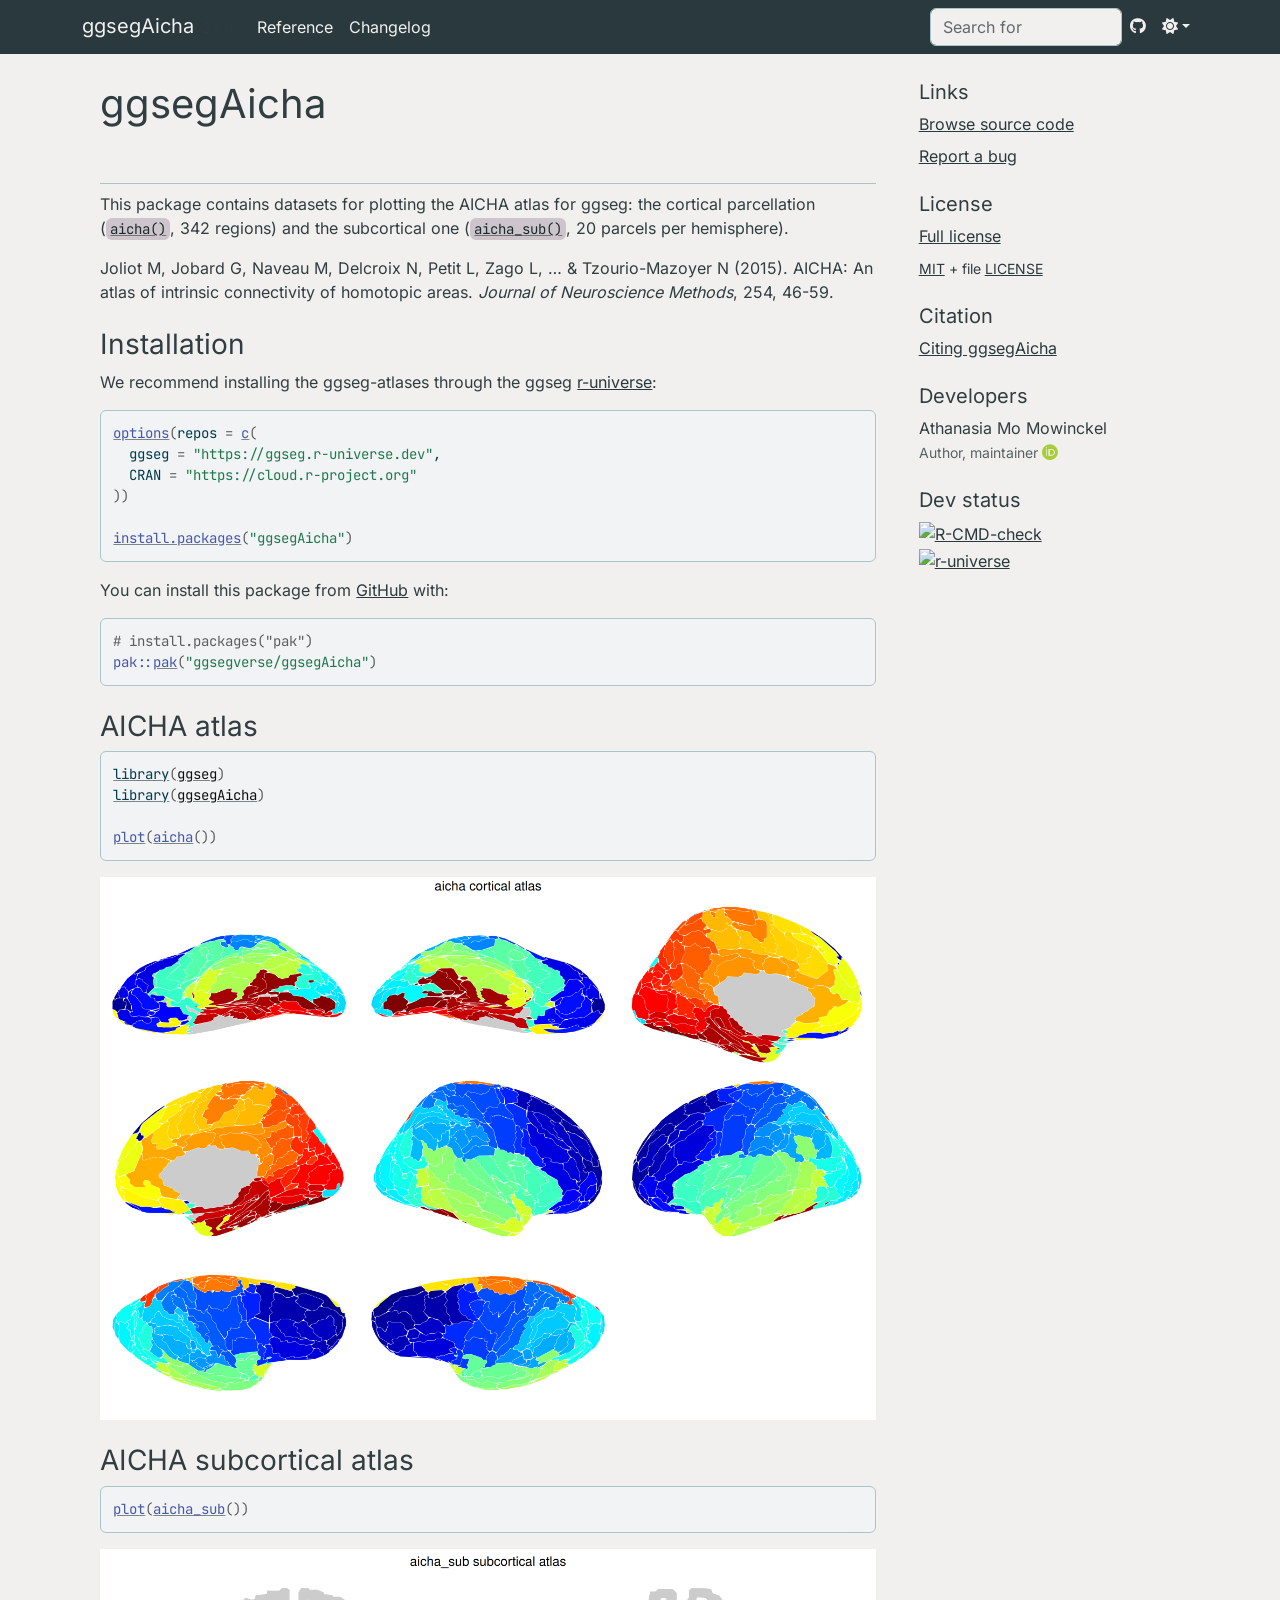
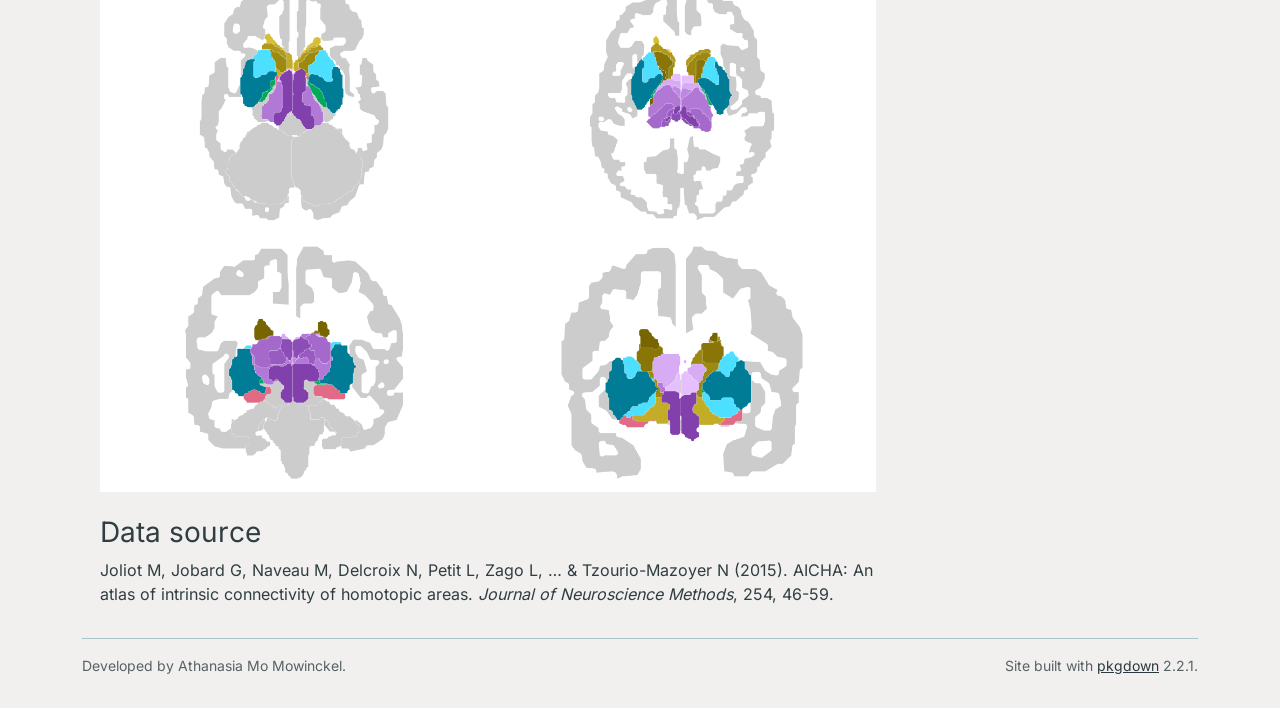
==== commit 7d7dea32: "Deploying to gh-pages from @ ggsegverse/ggsegAicha@60c7069b7efd29bba06e3ce36535cde7a3fccafa 🚀" ====
--- a/index.html
+++ b/index.html
@@ -1,8 +1,7 @@
 <!DOCTYPE html>
 <!-- Generated by pkgdown: do not edit by hand --><html lang="en">
 <head>
-<meta http-equiv="Content-Type" content="text/html; charset=UTF-8">
-<meta charset="utf-8">
+<meta charset="UTF-8">
 <meta http-equiv="X-UA-Compatible" content="IE=edge">
 <meta name="viewport" content="width=device-width, initial-scale=1, shrink-to-fit=no">
 <title>AICHA Atlas for the ggseg Ecosystem • ggsegAicha</title>
--- a/deps/Inter-0.4.10/font.css
+++ b/deps/Inter-0.4.10/font.css
@@ -50,7 +50,7 @@
   font-weight: 400;
   font-display: swap;
   src: url(UcCO3FwrK3iLTeHuS_nVMrMxCp50SjIw2boKoduKmMEVuLyfAZFhiI2B.woff2) format('woff2');
-  unicode-range: U+0100-02BA, U+02BD-02C5, U+02C7-02CC, U+02CE-02D7, U+02DD-02FF, U+0304, U+0308, U+0329, U+1D00-1DBF, U+1E00-1E9F, U+1EF2-1EFF, U+2020, U+20A0-20AB, U+20AD-20C0, U+2113, U+2C60-2C7F, U+A720-A7FF;
+  unicode-range: U+0100-02BA, U+02BD-02C5, U+02C7-02CC, U+02CE-02D7, U+02DD-02FF, U+0304, U+0308, U+0329, U+1D00-1DBF, U+1E00-1E9F, U+1EF2-1EFF, U+2020, U+20A0-20AB, U+20AD-20C4, U+2113, U+2C60-2C7F, U+A720-A7FF;
 }
 /* latin */
 @font-face {
--- a/deps/JetBrains_Mono-0.4.10/font.css
+++ b/deps/JetBrains_Mono-0.4.10/font.css
@@ -41,7 +41,7 @@
   font-weight: 400;
   font-display: swap;
   src: url(tDbY2o-flEEny0FZhsfKu5WU4zr3E_BX0PnT8RD8yKxTNFOVgaY.woff2) format('woff2');
-  unicode-range: U+0100-02BA, U+02BD-02C5, U+02C7-02CC, U+02CE-02D7, U+02DD-02FF, U+0304, U+0308, U+0329, U+1D00-1DBF, U+1E00-1E9F, U+1EF2-1EFF, U+2020, U+20A0-20AB, U+20AD-20C0, U+2113, U+2C60-2C7F, U+A720-A7FF;
+  unicode-range: U+0100-02BA, U+02BD-02C5, U+02C7-02CC, U+02CE-02D7, U+02DD-02FF, U+0304, U+0308, U+0329, U+1D00-1DBF, U+1E00-1E9F, U+1EF2-1EFF, U+2020, U+20A0-20AB, U+20AD-20C4, U+2113, U+2C60-2C7F, U+A720-A7FF;
 }
 /* latin */
 @font-face {
